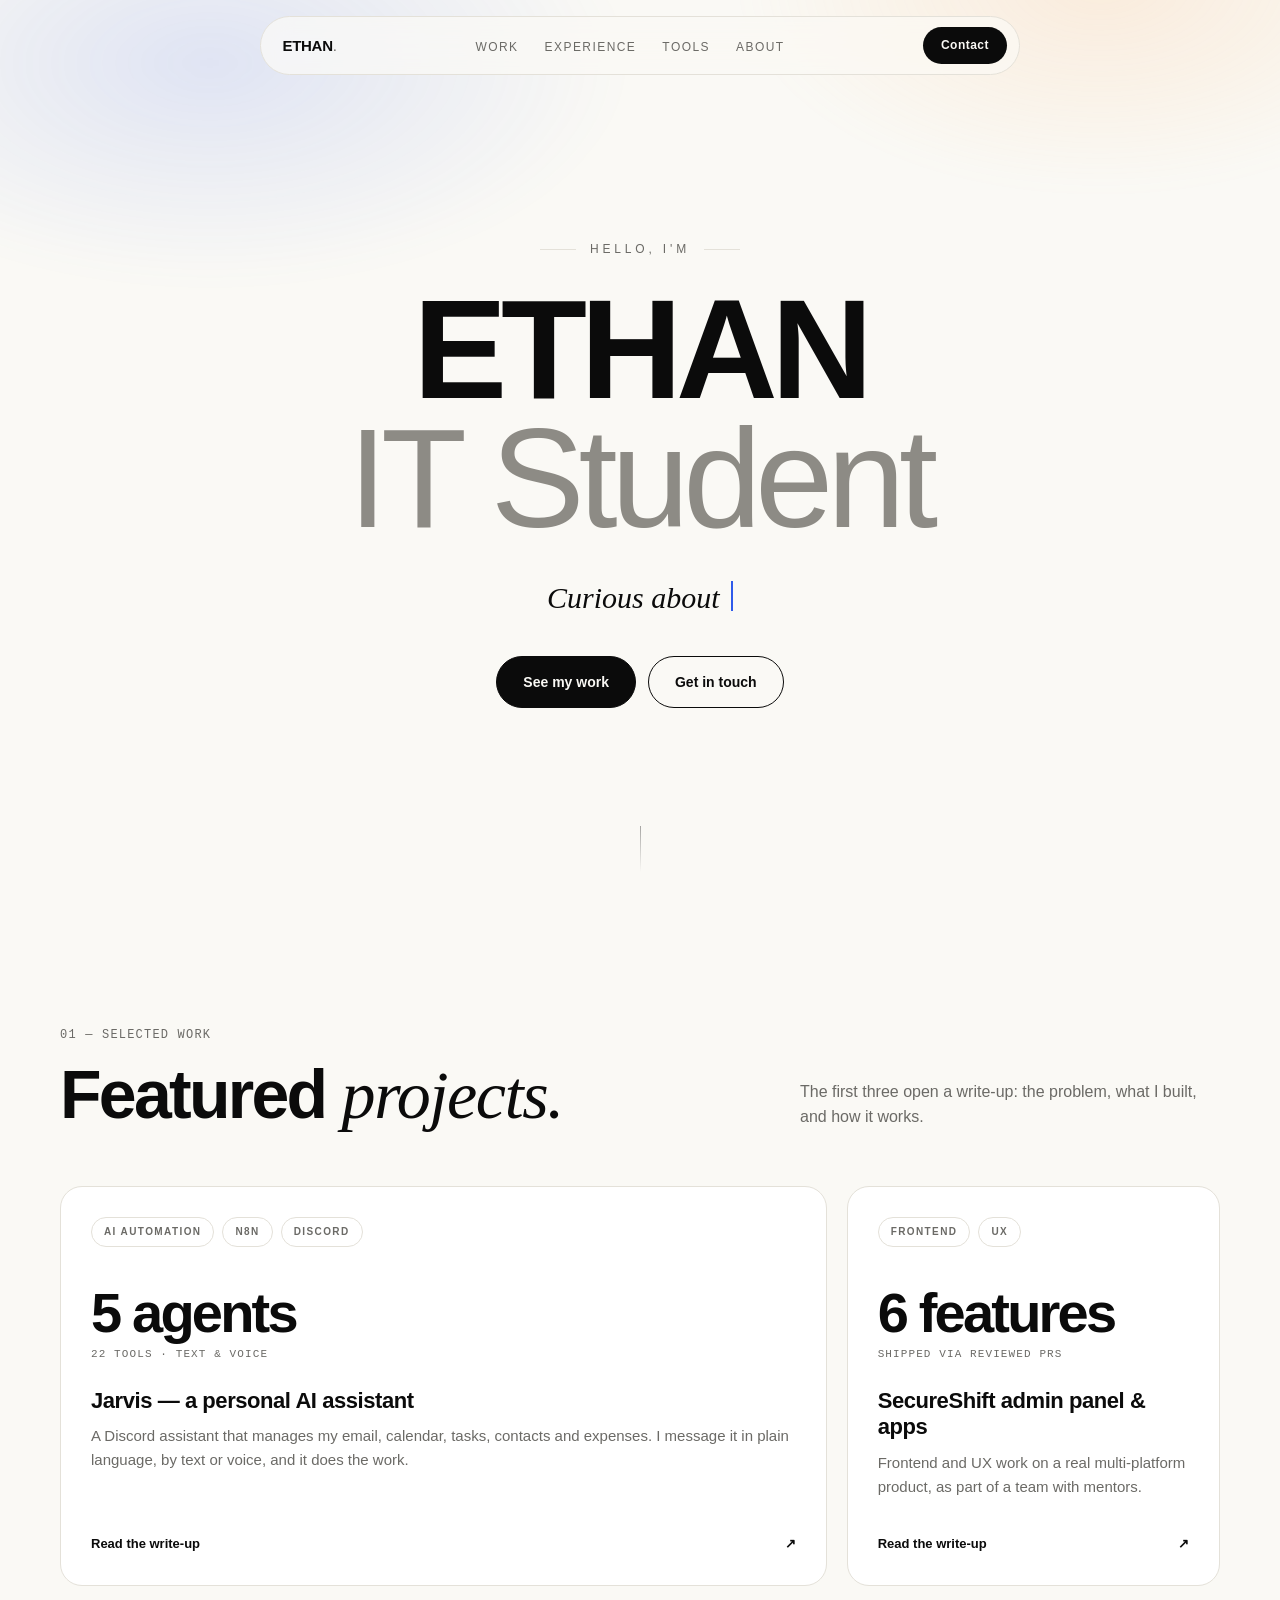
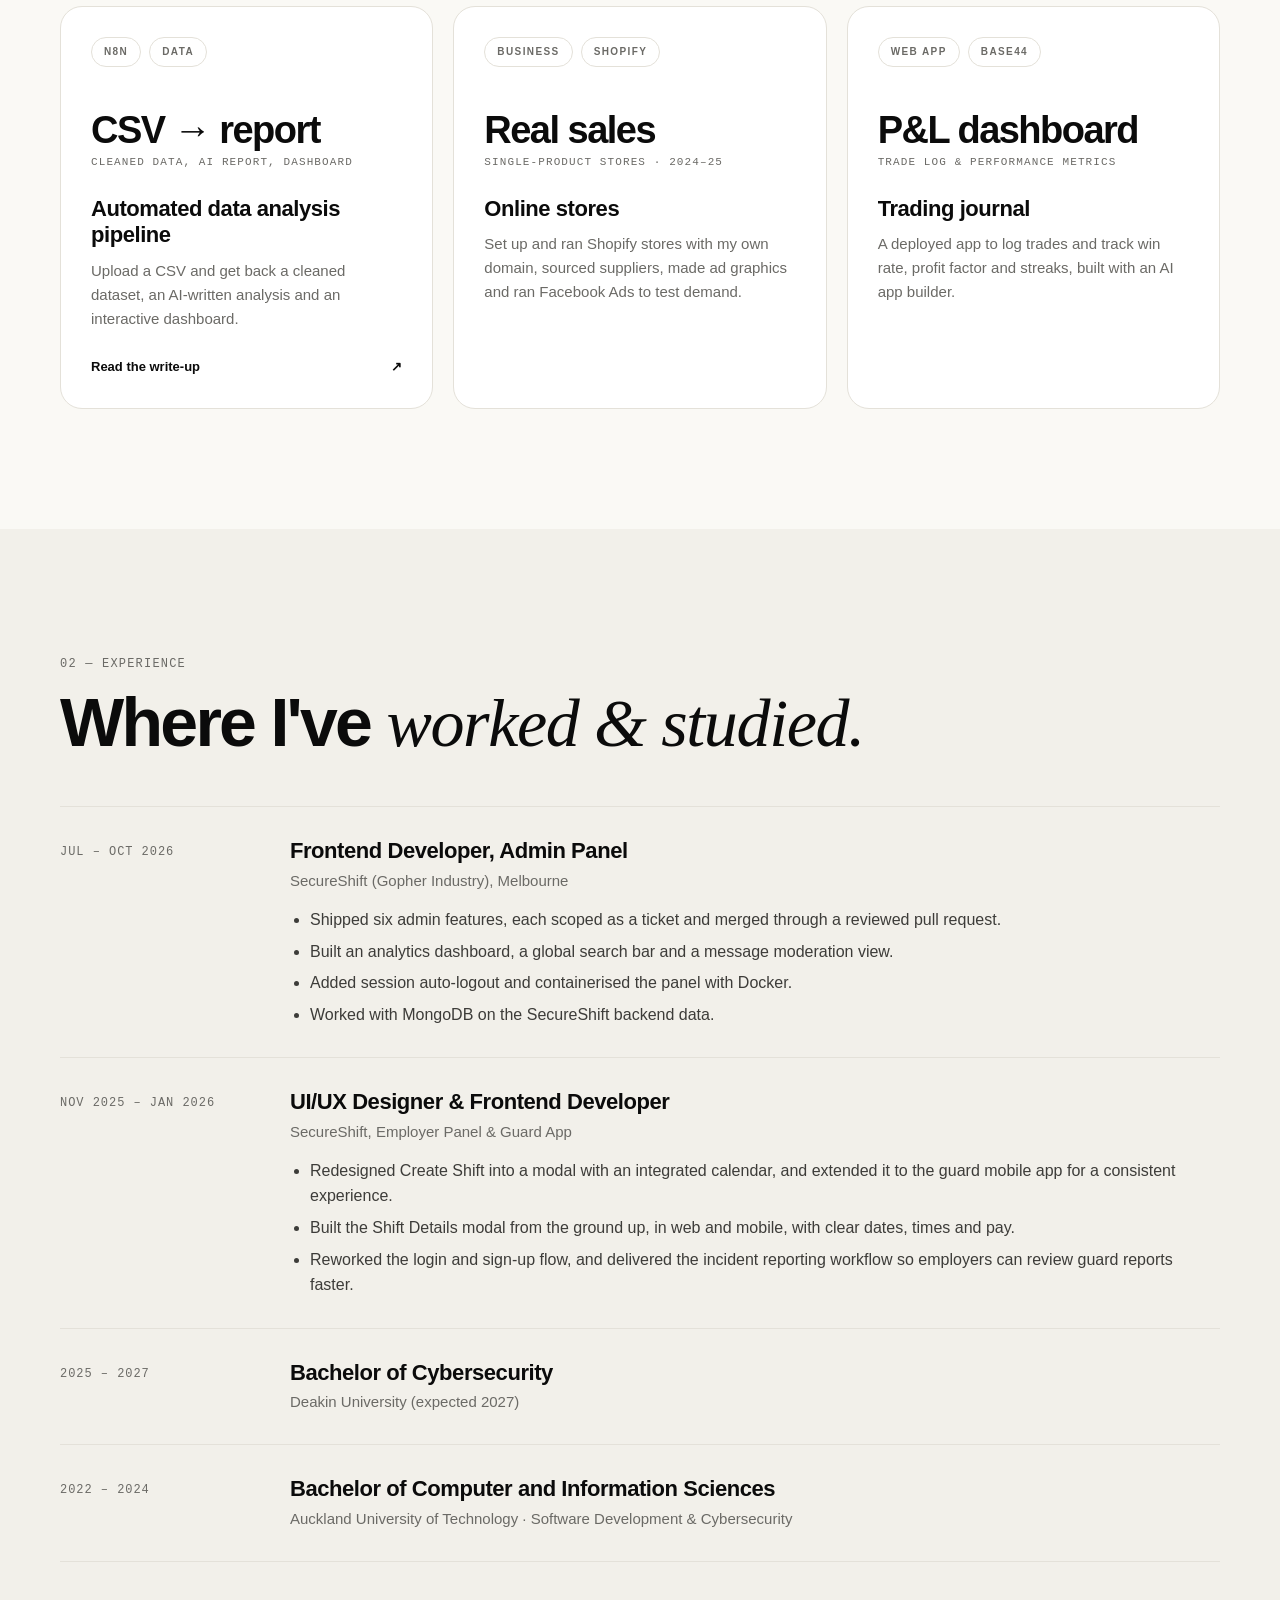
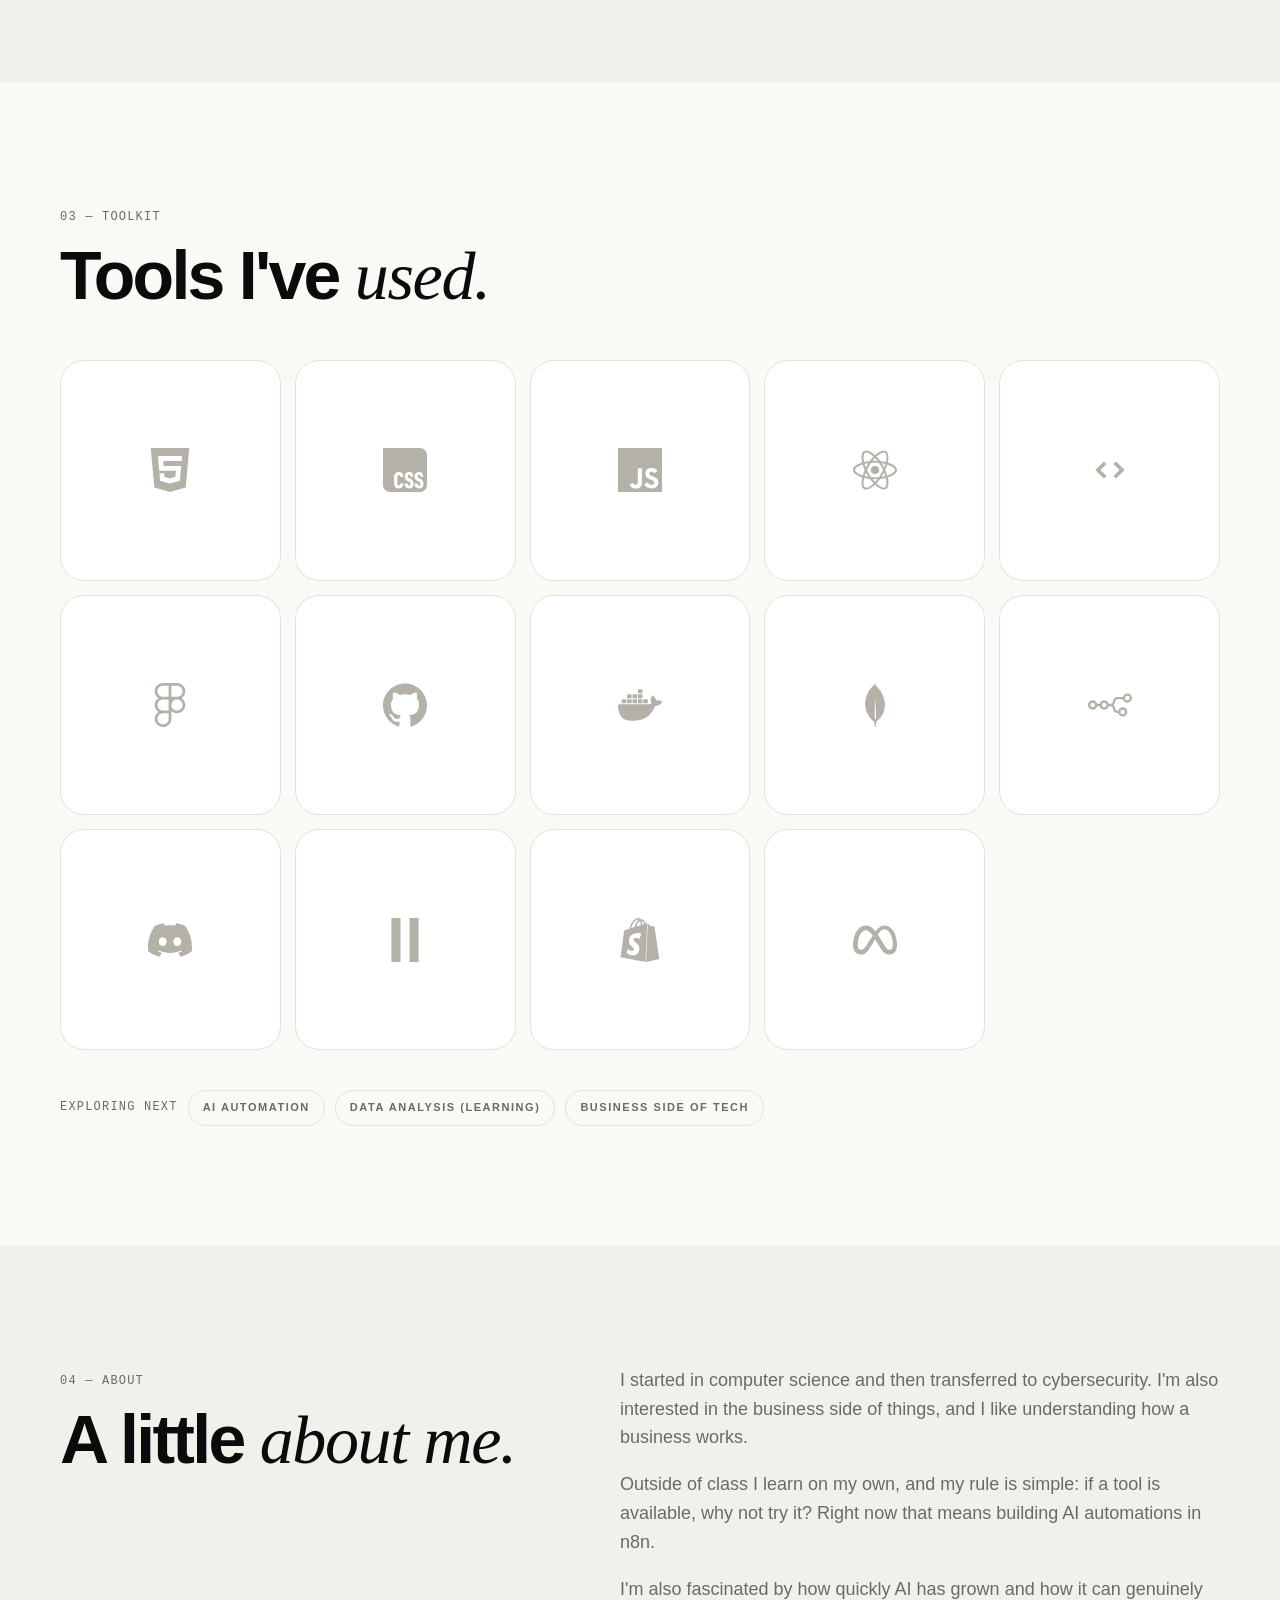
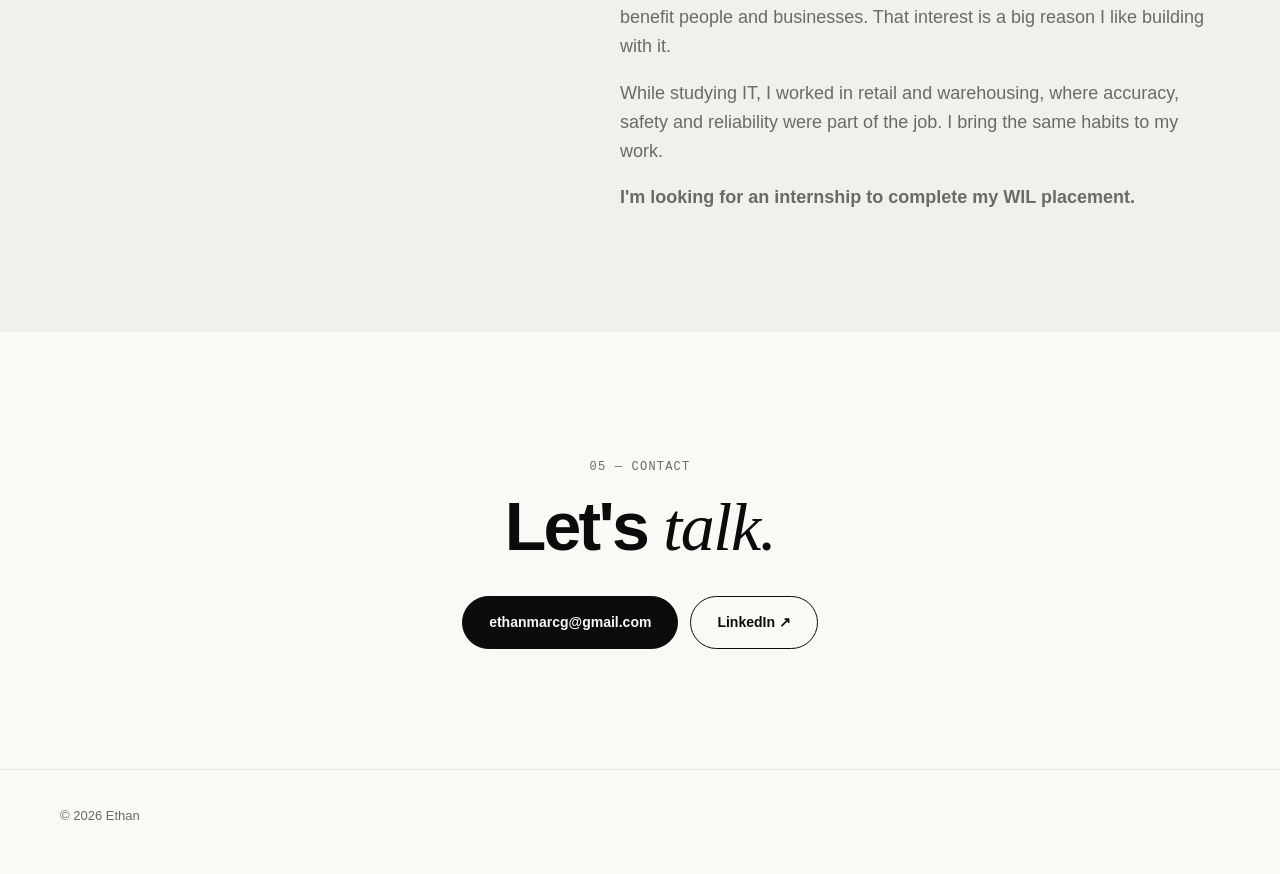
==== index.html @ 33064272 "Portfolio Website" ====
<!doctype html>
<html lang="en">
<head>
  <meta charset="utf-8">
  <meta name="viewport" content="width=device-width, initial-scale=1">
  <title>Ethan — IT Student</title>
  <meta name="description" content="Ethan, an IT student building frontend features and AI workflows, looking for a WIL internship.">
  <meta name="theme-color" content="#faf9f5">
  <link rel="stylesheet" href="styles.css">
</head>
<body>

<nav class="nav">
  <a class="logo" href="#top">ETHAN<span>.</span></a>
  <ul>
    <li><a href="#work">Work</a></li>
    <li><a href="#experience">Experience</a></li>
    <li><a href="#tools">Tools</a></li>
    <li><a href="#about">About</a></li>
  </ul>
  <a class="pill" href="#contact">Contact</a>
</nav>

<header class="hero" id="top">
  <div class="wrap">
    <span class="eyebrow">Hello, I'm</span>
    <h1>ETHAN<span class="light">IT Student</span></h1>
    <p class="role"><span id="typed" data-words='["Curious about the business side.","Learning by building.","Growing interest in AI."]'>Curious about the business side.</span><span class="caret"></span></p>
    <div class="cta">
      <a class="btn solid" href="#work">See my work</a>
      <a class="btn ghost" href="#contact">Get in touch</a>
    </div>
  </div>
  <div class="scroll-hint"></div>
</header>

<section id="work">
  <div class="wrap">
    <div class="section-head reveal">
      <div>
        <span class="label">01 — Selected work</span>
        <h2>Featured <em>projects.</em></h2>
      </div>
      <p>The first three open a write-up: the problem, what I built, and how it works.</p>
    </div>

    <div class="grid">
      <a class="card wide reveal" href="projects/jarvis.html">
        <div class="tags"><span class="tag">AI automation</span><span class="tag">n8n</span><span class="tag">Discord</span></div>
        <div class="metric">5 agents<small>22 tools · text &amp; voice</small></div>
        <h3>Jarvis — a personal AI assistant</h3>
        <p>A Discord assistant that manages my email, calendar, tasks, contacts and expenses. I message it in plain language, by text or voice, and it does the work.</p>
        <div class="more">Read the write-up <span>↗</span></div>
      </a>

      <a class="card reveal d1" href="projects/secureshift.html">
        <div class="tags"><span class="tag">Frontend</span><span class="tag">UX</span></div>
        <div class="metric">6 features<small>Shipped via reviewed PRs</small></div>
        <h3>SecureShift admin panel &amp; apps</h3>
        <p>Frontend and UX work on a real multi-platform product, as part of a team with mentors.</p>
        <div class="more">Read the write-up <span>↗</span></div>
      </a>

      <a class="card reveal" href="projects/data-pipeline.html">
        <div class="tags"><span class="tag">n8n</span><span class="tag">Data</span></div>
        <div class="metric sm">CSV → report<small>Cleaned data, AI report, dashboard</small></div>
        <h3>Automated data analysis pipeline</h3>
        <p>Upload a CSV and get back a cleaned dataset, an AI-written analysis and an interactive dashboard.</p>
        <div class="more">Read the write-up <span>↗</span></div>
      </a>

      <div class="card static reveal d1">
        <div class="tags"><span class="tag">Business</span><span class="tag">Shopify</span></div>
        <div class="metric sm">Real sales<small>Single-product stores · 2024–25</small></div>
        <h3>Online stores</h3>
        <p>Set up and ran Shopify stores with my own domain, sourced suppliers, made ad graphics and ran Facebook Ads to test demand.</p>
      </div>

      <div class="card static reveal d2">
        <div class="tags"><span class="tag">Web app</span><span class="tag">Base44</span></div>
        <div class="metric sm">P&amp;L dashboard<small>Trade log &amp; performance metrics</small></div>
        <h3>Trading journal</h3>
        <p>A deployed app to log trades and track win rate, profit factor and streaks, built with an AI app builder.</p>
      </div>
    </div>
  </div>
</section>

<section id="experience" style="background: var(--bg-alt);">
  <div class="wrap">
    <div class="reveal">
      <span class="label">02 — Experience</span>
      <h2>Where I've <em>worked &amp; studied.</em></h2>
    </div>
    <div class="xp reveal">
      <div class="xp-row">
        <div class="when">Jul – Oct 2026</div>
        <div>
          <h3>Frontend Developer, Admin Panel</h3>
          <div class="where">SecureShift (Gopher Industry), Melbourne</div>
          <ul>
            <li>Shipped six admin features, each scoped as a ticket and merged through a reviewed pull request.</li>
            <li>Built an analytics dashboard, a global search bar and a message moderation view.</li>
            <li>Added session auto-logout and containerised the panel with Docker.</li>
            <li>Worked with MongoDB on the SecureShift backend data.</li>
          </ul>
        </div>
      </div>
      <div class="xp-row">
        <div class="when">Nov 2025 – Jan 2026</div>
        <div>
          <h3>UI/UX Designer &amp; Frontend Developer</h3>
          <div class="where">SecureShift, Employer Panel &amp; Guard App</div>
          <ul>
            <li>Redesigned Create Shift into a modal with an integrated calendar, and extended it to the guard mobile app for a consistent experience.</li>
            <li>Built the Shift Details modal from the ground up, in web and mobile, with clear dates, times and pay.</li>
            <li>Reworked the login and sign-up flow, and delivered the incident reporting workflow so employers can review guard reports faster.</li>
          </ul>
        </div>
      </div>
      <div class="xp-row">
        <div class="when">2025 – 2027</div>
        <div>
          <h3>Bachelor of Cybersecurity</h3>
          <div class="where">Deakin University (expected 2027)</div>
        </div>
      </div>
      <div class="xp-row">
        <div class="when">2022 – 2024</div>
        <div>
          <h3>Bachelor of Computer and Information Sciences</h3>
          <div class="where">Auckland University of Technology · Software Development &amp; Cybersecurity</div>
        </div>
      </div>
    </div>
  </div>
</section>

<section id="tools">
  <div class="wrap">
    <div class="reveal">
      <span class="label">03 — Toolkit</span>
      <h2>Tools I've <em>used.</em></h2>
    </div>
    <div class="tools reveal">
      <div class="logo-tile" tabindex="0" style="--brand:#E34F26"><svg viewBox="0 0 24 24" role="img" aria-label="HTML"><path d="M1.5 0h21l-1.91 21.563L11.977 24l-8.564-2.438L1.5 0zm7.031 9.75l-.232-2.718 10.059.003.23-2.622L5.412 4.41l.698 8.01h9.126l-.326 3.426-2.91.804-2.955-.81-.188-2.11H6.248l.33 4.171L12 19.351l5.379-1.443.744-8.157H8.531z"/></svg><span>HTML</span></div>
      <div class="logo-tile" tabindex="0" style="--brand:#663399"><svg viewBox="0 0 24 24" role="img" aria-label="CSS"><path d="M0 0v20.16A3.84 3.84 0 0 0 3.84 24h16.32A3.84 3.84 0 0 0 24 20.16V3.84A3.84 3.84 0 0 0 20.16 0Zm14.256 13.08c1.56 0 2.28 1.08 2.304 2.64h-1.608c.024-.288-.048-.6-.144-.84-.096-.192-.288-.264-.552-.264-.456 0-.696.264-.696.84-.024.576.288.888.768 1.08.72.288 1.608.744 1.92 1.296q.432.648.432 1.656c0 1.608-.912 2.592-2.496 2.592-1.656 0-2.4-1.032-2.424-2.688h1.68c0 .792.264 1.176.792 1.176.264 0 .456-.072.552-.24.192-.312.24-1.176-.048-1.512-.312-.408-.912-.6-1.32-.816q-.828-.396-1.224-.936c-.24-.36-.36-.888-.36-1.536 0-1.44.936-2.472 2.424-2.448m5.4 0c1.584 0 2.304 1.08 2.328 2.64h-1.608c0-.288-.048-.6-.168-.84-.096-.192-.264-.264-.528-.264-.48 0-.72.264-.72.84s.288.888.792 1.08c.696.288 1.608.744 1.92 1.296.264.432.408.984.408 1.656.024 1.608-.888 2.592-2.472 2.592-1.68 0-2.424-1.056-2.448-2.688h1.68c0 .744.264 1.176.792 1.176.264 0 .456-.072.552-.24.216-.312.264-1.176-.048-1.512-.288-.408-.888-.6-1.32-.816-.552-.264-.96-.576-1.2-.936s-.36-.888-.36-1.536c-.024-1.44.912-2.472 2.4-2.448m-11.031.018c.711-.006 1.419.198 1.839.63.432.432.672 1.128.648 1.992H9.336c.024-.456-.096-.792-.432-.96-.312-.144-.768-.048-.888.24-.12.264-.192.576-.168.864v3.504c0 .744.264 1.128.768 1.128a.65.65 0 0 0 .552-.264c.168-.24.192-.552.168-.84h1.776c.096 1.632-.984 2.712-2.568 2.688-1.536 0-2.496-.864-2.472-2.472v-4.032c0-.816.24-1.44.696-1.848.432-.408 1.146-.624 1.857-.63"/></svg><span>CSS</span></div>
      <div class="logo-tile" tabindex="0" style="--brand:#D4B800"><svg viewBox="0 0 24 24" role="img" aria-label="JavaScript"><path d="M0 0h24v24H0V0zm22.034 18.276c-.175-1.095-.888-2.015-3.003-2.873-.736-.345-1.554-.585-1.797-1.14-.091-.33-.105-.51-.046-.705.15-.646.915-.84 1.515-.66.39.12.75.42.976.9 1.034-.676 1.034-.676 1.755-1.125-.27-.42-.404-.601-.586-.78-.63-.705-1.469-1.065-2.834-1.034l-.705.089c-.676.165-1.32.525-1.71 1.005-1.14 1.291-.811 3.541.569 4.471 1.365 1.02 3.361 1.244 3.616 2.205.24 1.17-.87 1.545-1.966 1.41-.811-.18-1.26-.586-1.755-1.336l-1.83 1.051c.21.48.45.689.81 1.109 1.74 1.756 6.09 1.666 6.871-1.004.029-.09.24-.705.074-1.65l.046.067zm-8.983-7.245h-2.248c0 1.938-.009 3.864-.009 5.805 0 1.232.063 2.363-.138 2.711-.33.689-1.18.601-1.566.48-.396-.196-.597-.466-.83-.855-.063-.105-.11-.196-.127-.196l-1.825 1.125c.305.63.75 1.172 1.324 1.517.855.51 2.004.675 3.207.405.783-.226 1.458-.691 1.811-1.411.51-.93.402-2.07.397-3.346.012-2.054 0-4.109 0-6.179l.004-.056z"/></svg><span>JavaScript</span></div>
      <div class="logo-tile" tabindex="0" style="--brand:#149ECA"><svg viewBox="0 0 24 24" role="img" aria-label="React"><path d="M14.23 12.004a2.236 2.236 0 0 1-2.235 2.236 2.236 2.236 0 0 1-2.236-2.236 2.236 2.236 0 0 1 2.235-2.236 2.236 2.236 0 0 1 2.236 2.236zm2.648-10.69c-1.346 0-3.107.96-4.888 2.622-1.78-1.653-3.542-2.602-4.887-2.602-.41 0-.783.093-1.106.278-1.375.793-1.683 3.264-.973 6.365C1.98 8.917 0 10.42 0 12.004c0 1.59 1.99 3.097 5.043 4.03-.704 3.113-.39 5.588.988 6.38.32.187.69.275 1.102.275 1.345 0 3.107-.96 4.888-2.624 1.78 1.654 3.542 2.603 4.887 2.603.41 0 .783-.09 1.106-.275 1.374-.792 1.683-3.263.973-6.365C22.02 15.096 24 13.59 24 12.004c0-1.59-1.99-3.097-5.043-4.032.704-3.11.39-5.587-.988-6.38-.318-.184-.688-.277-1.092-.278zm-.005 1.09v.006c.225 0 .406.044.558.127.666.382.955 1.835.73 3.704-.054.46-.142.945-.25 1.44-.96-.236-2.006-.417-3.107-.534-.66-.905-1.345-1.727-2.035-2.447 1.592-1.48 3.087-2.292 4.105-2.295zm-9.77.02c1.012 0 2.514.808 4.11 2.28-.686.72-1.37 1.537-2.02 2.442-1.107.117-2.154.298-3.113.538-.112-.49-.195-.964-.254-1.42-.23-1.868.054-3.32.714-3.707.19-.09.4-.127.563-.132zm4.882 3.05c.455.468.91.992 1.36 1.564-.44-.02-.89-.034-1.345-.034-.46 0-.915.01-1.36.034.44-.572.895-1.096 1.345-1.565zM12 8.1c.74 0 1.477.034 2.202.093.406.582.802 1.203 1.183 1.86.372.64.71 1.29 1.018 1.946-.308.655-.646 1.31-1.013 1.95-.38.66-.773 1.288-1.18 1.87-.728.063-1.466.098-2.21.098-.74 0-1.477-.035-2.202-.093-.406-.582-.802-1.204-1.183-1.86-.372-.64-.71-1.29-1.018-1.946.303-.657.646-1.313 1.013-1.954.38-.66.773-1.286 1.18-1.868.728-.064 1.466-.098 2.21-.098zm-3.635.254c-.24.377-.48.763-.704 1.16-.225.39-.435.782-.635 1.174-.265-.656-.49-1.31-.676-1.947.64-.15 1.315-.283 2.015-.386zm7.26 0c.695.103 1.365.23 2.006.387-.18.632-.405 1.282-.66 1.933-.2-.39-.41-.783-.64-1.174-.225-.392-.465-.774-.705-1.146zm3.063.675c.484.15.944.317 1.375.498 1.732.74 2.852 1.708 2.852 2.476-.005.768-1.125 1.74-2.857 2.475-.42.18-.88.342-1.355.493-.28-.958-.646-1.956-1.1-2.98.45-1.017.81-2.01 1.085-2.964zm-13.395.004c.278.96.645 1.957 1.1 2.98-.45 1.017-.812 2.01-1.086 2.964-.484-.15-.944-.318-1.37-.5-1.732-.737-2.852-1.706-2.852-2.474 0-.768 1.12-1.742 2.852-2.476.42-.18.88-.342 1.356-.494zm11.678 4.28c.265.657.49 1.312.676 1.948-.64.157-1.316.29-2.016.39.24-.375.48-.762.705-1.158.225-.39.435-.788.636-1.18zm-9.945.02c.2.392.41.783.64 1.175.23.39.465.772.705 1.143-.695-.102-1.365-.23-2.006-.386.18-.63.406-1.282.66-1.933zM17.92 16.32c.112.493.2.968.254 1.423.23 1.868-.054 3.32-.714 3.708-.147.09-.338.128-.563.128-1.012 0-2.514-.807-4.11-2.28.686-.72 1.37-1.536 2.02-2.44 1.107-.118 2.154-.3 3.113-.54zm-11.83.01c.96.234 2.006.415 3.107.532.66.905 1.345 1.727 2.035 2.446-1.595 1.483-3.092 2.295-4.11 2.295-.22-.005-.406-.05-.553-.132-.666-.38-.955-1.834-.73-3.703.054-.46.142-.944.25-1.438zm4.56.64c.44.02.89.034 1.345.034.46 0 .915-.01 1.36-.034-.44.572-.895 1.095-1.345 1.565-.455-.47-.91-.993-1.36-1.565z"/></svg><span>React</span></div>
      <div class="logo-tile" tabindex="0" style="--brand:#007ACC"><svg viewBox="0 0 24 24" role="img" aria-label="VS Code"><path d="M8.7 7.3 4 12l4.7 4.7 1.4-1.4L6.8 12l3.3-3.3zm6.6 0-1.4 1.4 3.3 3.3-3.3 3.3 1.4 1.4L20 12z"/></svg><span>VS Code</span></div>
      <div class="logo-tile" tabindex="0" style="--brand:#F24E1E"><svg viewBox="0 0 24 24" role="img" aria-label="Figma"><path d="M15.852 8.981h-4.588V0h4.588c2.476 0 4.49 2.014 4.49 4.49s-2.014 4.491-4.49 4.491zM12.735 7.51h3.117c1.665 0 3.019-1.355 3.019-3.019s-1.355-3.019-3.019-3.019h-3.117V7.51zm0 1.471H8.148c-2.476 0-4.49-2.014-4.49-4.49S5.672 0 8.148 0h4.588v8.981zm-4.587-7.51c-1.665 0-3.019 1.355-3.019 3.019s1.354 3.02 3.019 3.02h3.117V1.471H8.148zm4.587 15.019H8.148c-2.476 0-4.49-2.014-4.49-4.49s2.014-4.49 4.49-4.49h4.588v8.98zM8.148 8.981c-1.665 0-3.019 1.355-3.019 3.019s1.355 3.019 3.019 3.019h3.117V8.981H8.148zM8.172 24c-2.489 0-4.515-2.014-4.515-4.49s2.014-4.49 4.49-4.49h4.588v4.441c0 2.503-2.047 4.539-4.563 4.539zm-.024-7.51a3.023 3.023 0 0 0-3.019 3.019c0 1.665 1.365 3.019 3.044 3.019 1.705 0 3.093-1.376 3.093-3.068v-2.97H8.148zm7.704 0h-.098c-2.476 0-4.49-2.014-4.49-4.49s2.014-4.49 4.49-4.49h.098c2.476 0 4.49 2.014 4.49 4.49s-2.014 4.49-4.49 4.49zm-.097-7.509c-1.665 0-3.019 1.355-3.019 3.019s1.355 3.019 3.019 3.019h.098c1.665 0 3.019-1.355 3.019-3.019s-1.355-3.019-3.019-3.019h-.098z"/></svg><span>Figma</span></div>
      <div class="logo-tile" tabindex="0" style="--brand:#111111"><svg viewBox="0 0 24 24" role="img" aria-label="GitHub"><path d="M12 .297c-6.63 0-12 5.373-12 12 0 5.303 3.438 9.8 8.205 11.385.6.113.82-.258.82-.577 0-.285-.01-1.04-.015-2.04-3.338.724-4.042-1.61-4.042-1.61C4.422 18.07 3.633 17.7 3.633 17.7c-1.087-.744.084-.729.084-.729 1.205.084 1.838 1.236 1.838 1.236 1.07 1.835 2.809 1.305 3.495.998.108-.776.417-1.305.76-1.605-2.665-.3-5.466-1.332-5.466-5.93 0-1.31.465-2.38 1.235-3.22-.135-.303-.54-1.523.105-3.176 0 0 1.005-.322 3.3 1.23.96-.267 1.98-.399 3-.405 1.02.006 2.04.138 3 .405 2.28-1.552 3.285-1.23 3.285-1.23.645 1.653.24 2.873.12 3.176.765.84 1.23 1.91 1.23 3.22 0 4.61-2.805 5.625-5.475 5.92.42.36.81 1.096.81 2.22 0 1.606-.015 2.896-.015 3.286 0 .315.21.69.825.57C20.565 22.092 24 17.592 24 12.297c0-6.627-5.373-12-12-12"/></svg><span>GitHub</span></div>
      <div class="logo-tile" tabindex="0" style="--brand:#2496ED"><svg viewBox="0 0 24 24" role="img" aria-label="Docker"><path d="M13.983 11.078h2.119a.186.186 0 00.186-.185V9.006a.186.186 0 00-.186-.186h-2.119a.185.185 0 00-.185.185v1.888c0 .102.083.185.185.185m-2.954-5.43h2.118a.186.186 0 00.186-.186V3.574a.186.186 0 00-.186-.185h-2.118a.185.185 0 00-.185.185v1.888c0 .102.082.185.185.185m0 2.716h2.118a.187.187 0 00.186-.186V6.29a.186.186 0 00-.186-.185h-2.118a.185.185 0 00-.185.185v1.887c0 .102.082.185.185.186m-2.93 0h2.12a.186.186 0 00.184-.186V6.29a.185.185 0 00-.185-.185H8.1a.185.185 0 00-.185.185v1.887c0 .102.083.185.185.186m-2.964 0h2.119a.186.186 0 00.185-.186V6.29a.185.185 0 00-.185-.185H5.136a.186.186 0 00-.186.185v1.887c0 .102.084.185.186.186m5.893 2.715h2.118a.186.186 0 00.186-.185V9.006a.186.186 0 00-.186-.186h-2.118a.185.185 0 00-.185.185v1.888c0 .102.082.185.185.185m-2.93 0h2.12a.185.185 0 00.184-.185V9.006a.185.185 0 00-.184-.186h-2.12a.185.185 0 00-.184.185v1.888c0 .102.083.185.185.185m-2.964 0h2.119a.185.185 0 00.185-.185V9.006a.185.185 0 00-.184-.186h-2.12a.186.186 0 00-.186.186v1.887c0 .102.084.185.186.185m-2.92 0h2.12a.185.185 0 00.184-.185V9.006a.185.185 0 00-.184-.186h-2.12a.185.185 0 00-.184.185v1.888c0 .102.082.185.185.185M23.763 9.89c-.065-.051-.672-.51-1.954-.51-.338.001-.676.03-1.01.087-.248-1.7-1.653-2.53-1.716-2.566l-.344-.199-.226.327c-.284.438-.49.922-.612 1.43-.23.97-.09 1.882.403 2.661-.595.332-1.55.413-1.744.42H.751a.751.751 0 00-.75.748 11.376 11.376 0 00.692 4.062c.545 1.428 1.355 2.48 2.41 3.124 1.18.723 3.1 1.137 5.275 1.137.983.003 1.963-.086 2.93-.266a12.248 12.248 0 003.823-1.389c.98-.567 1.86-1.288 2.61-2.136 1.252-1.418 1.998-2.997 2.553-4.4h.221c1.372 0 2.215-.549 2.68-1.009.309-.293.55-.65.707-1.046l.098-.288Z"/></svg><span>Docker</span></div>
      <div class="logo-tile" tabindex="0" style="--brand:#47A248"><svg viewBox="0 0 24 24" role="img" aria-label="MongoDB"><path d="M17.193 9.555c-1.264-5.58-4.252-7.414-4.573-8.115-.28-.394-.53-.954-.735-1.44-.036.495-.055.685-.523 1.184-.723.566-4.438 3.682-4.74 10.02-.282 5.912 4.27 9.435 4.888 9.884l.07.05A73.49 73.49 0 0111.91 24h.481c.114-1.032.284-2.056.51-3.07.417-.296.604-.463.85-.693a11.342 11.342 0 003.639-8.464c.01-.814-.103-1.662-.197-2.218zm-5.336 8.195s0-8.291.275-8.29c.213 0 .49 10.695.49 10.695-.381-.045-.765-1.76-.765-2.405z"/></svg><span>MongoDB</span></div>
      <div class="logo-tile" tabindex="0" style="--brand:#EA4B71"><svg viewBox="0 0 24 24" role="img" aria-label="n8n"><path d="M21.4737 5.6842c-1.1772 0-2.1663.8051-2.4468 1.8947h-2.8955c-1.235 0-2.289.893-2.492 2.111l-.1038.623a1.263 1.263 0 0 1-1.246 1.0555H11.289c-.2805-1.0896-1.2696-1.8947-2.4468-1.8947s-2.1663.8051-2.4467 1.8947H4.973c-.2805-1.0896-1.2696-1.8947-2.4468-1.8947C1.1311 9.4737 0 10.6047 0 12s1.131 2.5263 2.5263 2.5263c1.1772 0 2.1663-.8051 2.4468-1.8947h1.4223c.2804 1.0896 1.2696 1.8947 2.4467 1.8947 1.1772 0 2.1663-.8051 2.4468-1.8947h1.0008a1.263 1.263 0 0 1 1.2459 1.0555l.1038.623c.203 1.218 1.257 2.111 2.492 2.111h.3692c.2804 1.0895 1.2696 1.8947 2.4468 1.8947 1.3952 0 2.5263-1.131 2.5263-2.5263s-1.131-2.5263-2.5263-2.5263c-1.1772 0-2.1664.805-2.4468 1.8947h-.3692a1.263 1.263 0 0 1-1.246-1.0555l-.1037-.623A2.52 2.52 0 0 0 13.9607 12a2.52 2.52 0 0 0 .821-1.4794l.1038-.623a1.263 1.263 0 0 1 1.2459-1.0555h2.8955c.2805 1.0896 1.2696 1.8947 2.4468 1.8947 1.3952 0 2.5263-1.131 2.5263-2.5263s-1.131-2.5263-2.5263-2.5263m0 1.2632a1.263 1.263 0 0 1 1.2631 1.2631 1.263 1.263 0 0 1-1.2631 1.2632 1.263 1.263 0 0 1-1.2632-1.2632 1.263 1.263 0 0 1 1.2632-1.2631M2.5263 10.7368A1.263 1.263 0 0 1 3.7895 12a1.263 1.263 0 0 1-1.2632 1.2632A1.263 1.263 0 0 1 1.2632 12a1.263 1.263 0 0 1 1.2631-1.2632m6.3158 0A1.263 1.263 0 0 1 10.1053 12a1.263 1.263 0 0 1-1.2632 1.2632A1.263 1.263 0 0 1 7.579 12a1.263 1.263 0 0 1 1.2632-1.2632m10.1053 3.7895a1.263 1.263 0 0 1 1.2631 1.2632 1.263 1.263 0 0 1-1.2631 1.2631 1.263 1.263 0 0 1-1.2632-1.2631 1.263 1.263 0 0 1 1.2632-1.2632"/></svg><span>n8n</span></div>
      <div class="logo-tile" tabindex="0" style="--brand:#5865F2"><svg viewBox="0 0 24 24" role="img" aria-label="Discord"><path d="M20.317 4.3698a19.7913 19.7913 0 00-4.8851-1.5152.0741.0741 0 00-.0785.0371c-.211.3753-.4447.8648-.6083 1.2495-1.8447-.2762-3.68-.2762-5.4868 0-.1636-.3933-.4058-.8742-.6177-1.2495a.077.077 0 00-.0785-.037 19.7363 19.7363 0 00-4.8852 1.515.0699.0699 0 00-.0321.0277C.5334 9.0458-.319 13.5799.0992 18.0578a.0824.0824 0 00.0312.0561c2.0528 1.5076 4.0413 2.4228 5.9929 3.0294a.0777.0777 0 00.0842-.0276c.4616-.6304.8731-1.2952 1.226-1.9942a.076.076 0 00-.0416-.1057c-.6528-.2476-1.2743-.5495-1.8722-.8923a.077.077 0 01-.0076-.1277c.1258-.0943.2517-.1923.3718-.2914a.0743.0743 0 01.0776-.0105c3.9278 1.7933 8.18 1.7933 12.0614 0a.0739.0739 0 01.0785.0095c.1202.099.246.1981.3728.2924a.077.077 0 01-.0066.1276 12.2986 12.2986 0 01-1.873.8914.0766.0766 0 00-.0407.1067c.3604.698.7719 1.3628 1.225 1.9932a.076.076 0 00.0842.0286c1.961-.6067 3.9495-1.5219 6.0023-3.0294a.077.077 0 00.0313-.0552c.5004-5.177-.8382-9.6739-3.5485-13.6604a.061.061 0 00-.0312-.0286zM8.02 15.3312c-1.1825 0-2.1569-1.0857-2.1569-2.419 0-1.3332.9555-2.4189 2.157-2.4189 1.2108 0 2.1757 1.0952 2.1568 2.419 0 1.3332-.9555 2.4189-2.1569 2.4189zm7.9748 0c-1.1825 0-2.1569-1.0857-2.1569-2.419 0-1.3332.9554-2.4189 2.1569-2.4189 1.2108 0 2.1757 1.0952 2.1568 2.419 0 1.3332-.946 2.4189-2.1568 2.4189Z"/></svg><span>Discord</span></div>
      <div class="logo-tile" tabindex="0" style="--brand:#111111"><svg viewBox="0 0 24 24" role="img" aria-label="ElevenLabs"><path d="M4.6035 0v24h4.9317V0zm9.8613 0v24h4.9317V0z"/></svg><span>ElevenLabs</span></div>
      <div class="logo-tile" tabindex="0" style="--brand:#7AB55C"><svg viewBox="0 0 24 24" role="img" aria-label="Shopify"><path d="M15.337 23.979l7.216-1.561s-2.604-17.613-2.625-17.73c-.018-.116-.114-.192-.211-.192s-1.929-.136-1.929-.136-1.275-1.274-1.439-1.411c-.045-.037-.075-.057-.121-.074l-.914 21.104h.023zM11.71 11.305s-.81-.424-1.774-.424c-1.447 0-1.504.906-1.504 1.141 0 1.232 3.24 1.715 3.24 4.629 0 2.295-1.44 3.76-3.406 3.76-2.354 0-3.54-1.465-3.54-1.465l.646-2.086s1.245 1.066 2.28 1.066c.675 0 .975-.545.975-.932 0-1.619-2.654-1.694-2.654-4.359-.034-2.237 1.571-4.416 4.827-4.416 1.257 0 1.875.361 1.875.361l-.945 2.715-.02.01zM11.17.83c.136 0 .271.038.405.135-.984.465-2.064 1.639-2.508 3.992-.656.213-1.293.405-1.889.578C7.697 3.75 8.951.84 11.17.84V.83zm1.235 2.949v.135c-.754.232-1.583.484-2.394.736.466-1.777 1.333-2.645 2.085-2.971.193.501.309 1.176.309 2.1zm.539-2.234c.694.074 1.141.867 1.429 1.755-.349.114-.735.231-1.158.366v-.252c0-.752-.096-1.371-.271-1.871v.002zm2.992 1.289c-.02 0-.06.021-.078.021s-.289.075-.714.21c-.423-1.233-1.176-2.37-2.508-2.37h-.115C12.135.209 11.669 0 11.265 0 8.159 0 6.675 3.877 6.21 5.846c-1.194.365-2.063.636-2.16.674-.675.213-.694.232-.772.87-.075.462-1.83 14.063-1.83 14.063L15.009 24l.927-21.166z"/></svg><span>Shopify</span></div>
      <div class="logo-tile" tabindex="0" style="--brand:#0467DF"><svg viewBox="0 0 24 24" role="img" aria-label="Meta Ads"><path d="M6.915 4.03c-1.968 0-3.683 1.28-4.871 3.113C.704 9.208 0 11.883 0 14.449c0 .706.07 1.369.21 1.973a6.624 6.624 0 0 0 .265.86 5.297 5.297 0 0 0 .371.761c.696 1.159 1.818 1.927 3.593 1.927 1.497 0 2.633-.671 3.965-2.444.76-1.012 1.144-1.626 2.663-4.32l.756-1.339.186-.325c.061.1.121.196.183.3l2.152 3.595c.724 1.21 1.665 2.556 2.47 3.314 1.046.987 1.992 1.22 3.06 1.22 1.075 0 1.876-.355 2.455-.843a3.743 3.743 0 0 0 .81-.973c.542-.939.861-2.127.861-3.745 0-2.72-.681-5.357-2.084-7.45-1.282-1.912-2.957-2.93-4.716-2.93-1.047 0-2.088.467-3.053 1.308-.652.57-1.257 1.29-1.82 2.05-.69-.875-1.335-1.547-1.958-2.056-1.182-.966-2.315-1.303-3.454-1.303zm10.16 2.053c1.147 0 2.188.758 2.992 1.999 1.132 1.748 1.647 4.195 1.647 6.4 0 1.548-.368 2.9-1.839 2.9-.58 0-1.027-.23-1.664-1.004-.496-.601-1.343-1.878-2.832-4.358l-.617-1.028a44.908 44.908 0 0 0-1.255-1.98c.07-.109.141-.224.211-.327 1.12-1.667 2.118-2.602 3.358-2.602zm-10.201.553c1.265 0 2.058.791 2.675 1.446.307.327.737.871 1.234 1.579l-1.02 1.566c-.757 1.163-1.882 3.017-2.837 4.338-1.191 1.649-1.81 1.817-2.486 1.817-.524 0-1.038-.237-1.383-.794-.263-.426-.464-1.13-.464-2.046 0-2.221.63-4.535 1.66-6.088.454-.687.964-1.226 1.533-1.533a2.264 2.264 0 0 1 1.088-.285z"/></svg><span>Meta Ads</span></div>
    </div>
    <div class="exploring reveal">
      <span class="label">Exploring next</span>
      <span class="tag">AI automation</span>
      <span class="tag">Data analysis (learning)</span>
      <span class="tag">Business side of tech</span>
    </div>
  </div>
</section>

<section id="about" style="background: var(--bg-alt);">
  <div class="wrap about">
    <div class="reveal">
      <span class="label">04 — About</span>
      <h2>A little <em>about me.</em></h2>
    </div>
    <div class="reveal d1">
      <p>I started in computer science and then transferred to cybersecurity. I'm also interested in the business side of things, and I like understanding how a business works.</p>
      <p>Outside of class I learn on my own, and my rule is simple: if a tool is available, why not try it? Right now that means building AI automations in n8n.</p>
      <p>I'm also fascinated by how quickly AI has grown and how it can genuinely benefit people and businesses. That interest is a big reason I like building with it.</p>
      <p>While studying IT, I worked in retail and warehousing, where accuracy, safety and reliability were part of the job. I bring the same habits to my work.</p>
      <p><b>I'm looking for an internship to complete my WIL placement.</b></p>
    </div>
  </div>
</section>

<section class="contact" id="contact">
  <div class="wrap reveal">
    <span class="label">05 — Contact</span>
    <h2>Let's <em>talk.</em></h2>
    <div class="cta">
      <a class="btn solid" id="copy-email" href="mailto:ethanmarcg@gmail.com?subject=Hello%20Ethan" data-email="ethanmarcg@gmail.com" title="Click to copy">ethanmarcg@gmail.com</a>
      <a class="btn ghost" href="https://www.linkedin.com/in/ethan-gaylan/" target="_blank" rel="noopener">LinkedIn ↗</a>
    </div>
  </div>
</section>

<footer>
  <div class="wrap"><span>© 2026 Ethan</span></div>
</footer>

<script src="script.js" defer></script>
</body>
</html>
---- styles.css ----
/* ============ Tokens ============ */
:root {
  --bg: #faf9f5;
  --bg-alt: #f2f0ea;
  --card: #ffffff;
  --ink: #0b0b0b;
  --muted: #6b6a66;
  --line: #e4e1d9;
  --dark: #0b0b0b;
  --dark-line: #232323;
  --accent: #2f5bea; /* change this one value to recolour the site */
  --radius: 22px;
  --sans: -apple-system, BlinkMacSystemFont, "SF Pro Display", "Inter", "Segoe UI", Roboto, Helvetica, Arial, sans-serif;
  --serif: ui-serif, "New York", "Iowan Old Style", Georgia, "Times New Roman", serif;
  --mono: ui-monospace, "SF Mono", Menlo, Consolas, monospace;
  --max: 1160px;
}

* { box-sizing: border-box; margin: 0; padding: 0; }
html { scroll-behavior: smooth; }
body {
  font-family: var(--sans);
  background: var(--bg);
  color: var(--ink);
  line-height: 1.6;
  -webkit-font-smoothing: antialiased;
  text-rendering: optimizeLegibility;
}
a { color: inherit; text-decoration: none; }
img, svg { max-width: 100%; display: block; }
.wrap { width: min(var(--max), 100% - 48px); margin-inline: auto; }

/* ============ Nav (floating pill) ============ */
.nav {
  position: fixed; top: 16px; left: 50%; transform: translateX(-50%);
  z-index: 50; width: min(760px, 100% - 24px);
  display: flex; align-items: center; justify-content: space-between;
  padding: 10px 12px 10px 22px;
  background: rgba(250, 249, 245, 0.78);
  backdrop-filter: saturate(180%) blur(14px);
  -webkit-backdrop-filter: saturate(180%) blur(14px);
  border: 1px solid var(--line);
  border-radius: 999px;
}
.logo { font-weight: 700; letter-spacing: -0.02em; font-size: 15px; }
.logo span { color: var(--muted); font-weight: 400; }
.nav ul { display: flex; gap: 26px; list-style: none; }
.nav ul a {
  font-size: 12px; letter-spacing: 0.12em; text-transform: uppercase;
  color: var(--muted); transition: color .2s;
}
.nav ul a:hover { color: var(--ink); }
.pill {
  font-size: 12px; font-weight: 600; letter-spacing: 0.04em;
  padding: 9px 18px; border-radius: 999px;
  background: var(--ink); color: var(--bg);
  transition: transform .2s, background .2s;
}
.pill:hover { transform: translateY(-1px); background: var(--accent); }

/* ============ Hero ============ */
.hero {
  min-height: 100svh; display: grid; place-items: center; text-align: center;
  padding: 120px 0 80px; position: relative; overflow: hidden;
}
/* cheap, GPU-friendly glow - no images, no video */
.hero::before {
  content: ""; position: absolute; inset: -20% -10% auto -10%; height: 90%;
  background:
    radial-gradient(600px 320px at 22% 30%, rgba(47, 91, 234, 0.13), transparent 70%),
    radial-gradient(520px 300px at 80% 20%, rgba(255, 170, 90, 0.16), transparent 70%);
  filter: blur(10px);
  animation: drift 18s ease-in-out infinite alternate;
  pointer-events: none;
}
@keyframes drift { to { transform: translate3d(2%, 3%, 0) scale(1.05); } }

.eyebrow {
  display: inline-flex; align-items: center; gap: 14px;
  font-size: 12px; letter-spacing: 0.32em; text-transform: uppercase; color: var(--muted);
}
.eyebrow::before, .eyebrow::after { content: ""; width: 36px; height: 1px; background: var(--line); }
.hero h1 {
  margin-top: 26px; font-size: clamp(54px, 11vw, 148px);
  line-height: 0.92; letter-spacing: -0.045em; font-weight: 800;
}
.hero h1 .light { font-weight: 300; color: #8d8b85; display: block; }
.hero .role {
  margin-top: 30px; font-family: var(--serif); font-style: italic;
  font-size: clamp(20px, 3vw, 30px); color: var(--ink);
}
.hero .role .caret { display: inline-block; width: 2px; height: 1em; background: var(--accent); margin-left: 4px; vertical-align: -0.12em; animation: blink 1s steps(2) infinite; }
@keyframes blink { 50% { opacity: 0; } }
.hero p.lede { margin: 18px auto 0; max-width: 560px; color: var(--muted); font-size: 17px; }
.hero .cta { margin-top: 34px; display: flex; gap: 12px; justify-content: center; flex-wrap: wrap; }
.btn {
  padding: 14px 26px; border-radius: 999px; font-size: 14px; font-weight: 600;
  border: 1px solid var(--ink); transition: transform .2s, background .2s, color .2s;
}
.btn.solid { background: var(--ink); color: var(--bg); }
.btn.ghost { background: transparent; }
.btn:hover { transform: translateY(-2px); }
.btn.solid:hover { background: var(--accent); border-color: var(--accent); }
.scroll-hint { position: absolute; bottom: 28px; left: 50%; width: 1px; height: 46px; background: linear-gradient(var(--ink), transparent); opacity: .35; }

/* ============ Sections ============ */
section { padding: 120px 0; }
.label { font-family: var(--mono); font-size: 12px; letter-spacing: 0.1em; text-transform: uppercase; color: var(--muted); }
h2 {
  margin-top: 14px; font-size: clamp(36px, 5.5vw, 68px);
  line-height: 1.02; letter-spacing: -0.04em; font-weight: 700;
}
h2 em, .serif { font-family: var(--serif); font-style: italic; font-weight: 400; letter-spacing: -0.02em; }
h2 .light { font-weight: 300; color: #8d8b85; }
.section-head { display: flex; justify-content: space-between; align-items: end; gap: 40px; flex-wrap: wrap; }
.section-head p { max-width: 420px; color: var(--muted); }

/* ============ Project cards ============ */
.grid { margin-top: 56px; display: grid; grid-template-columns: repeat(3, 1fr); gap: 20px; }
.card {
  background: var(--card); border: 1px solid var(--line); border-radius: var(--radius);
  padding: 30px; display: flex; flex-direction: column; min-height: 400px;
  transition: transform .35s cubic-bezier(.2,.7,.2,1), box-shadow .35s, border-color .35s;
}
.card:hover { transform: translateY(-6px); box-shadow: 0 24px 50px -24px rgba(0,0,0,.22); border-color: #d6d2c7; }
.tags { display: flex; gap: 8px; flex-wrap: wrap; }
.tag {
  font-size: 10px; letter-spacing: 0.14em; text-transform: uppercase; font-weight: 600;
  padding: 6px 12px; border: 1px solid var(--line); border-radius: 999px; color: var(--muted);
}
.metric { margin-top: 38px; font-size: 56px; font-weight: 700; letter-spacing: -0.05em; line-height: 1; }
.metric small { display: block; margin-top: 8px; font-family: var(--mono); font-size: 11px; letter-spacing: .1em; text-transform: uppercase; color: var(--muted); font-weight: 400; }
.card h3 { margin-top: 28px; font-size: 22px; letter-spacing: -0.02em; line-height: 1.2; }
.card p { margin-top: 10px; color: var(--muted); font-size: 15px; }
.card .more {
  margin-top: auto; padding-top: 26px; font-size: 13px; font-weight: 600;
  display: flex; justify-content: space-between; align-items: center;
}
.card .more span { transition: transform .25s; }
.card:hover .more span { transform: translate(4px, -4px); }

/* ============ Tools (logo tiles: grey -> brand colour + name on hover) ============ */
.tools { margin-top: 48px; display: grid; grid-template-columns: repeat(5, 1fr); gap: 14px; }
.logo-tile {
  position: relative; aspect-ratio: 1; border-radius: 24px;
  background: var(--card); border: 1px solid var(--line);
  display: grid; place-items: center; cursor: default; outline: none;
  transition: transform .3s cubic-bezier(.2,.7,.2,1), border-color .3s, box-shadow .3s;
}
.logo-tile svg { width: 44px; height: 44px; fill: #b4b1a8; transition: fill .3s, transform .3s cubic-bezier(.2,.7,.2,1); }
.logo-tile span {
  position: absolute; left: 0; right: 0; bottom: 14px; text-align: center;
  font-size: 12px; font-weight: 600; letter-spacing: .04em; color: var(--ink);
  opacity: 0; transform: translateY(6px); transition: opacity .3s, transform .3s;
}
.logo-tile:hover, .logo-tile:focus-visible { transform: translateY(-4px); border-color: var(--brand); box-shadow: 0 18px 40px -22px var(--brand); }
.logo-tile:hover svg, .logo-tile:focus-visible svg { fill: var(--brand); transform: translateY(-8px) scale(1.06); }
.logo-tile:hover span, .logo-tile:focus-visible span { opacity: 1; transform: none; }
@media (hover: none) { /* touch screens can't hover, so always show names */
  .logo-tile svg { fill: var(--brand); transform: translateY(-8px); }
  .logo-tile span { opacity: 1; transform: none; }
}
.exploring { margin-top: 40px; display: flex; gap: 10px; flex-wrap: wrap; align-items: center; }
.exploring .tag { font-size: 11px; padding: 8px 14px; }

/* ============ About + contact ============ */
.about { display: grid; grid-template-columns: 1fr 1.2fr; gap: 60px; align-items: start; }
.about p { color: var(--muted); font-size: 18px; margin-top: 18px; }
.about p:first-of-type { margin-top: 0; }
.contact { text-align: center; }
.contact h2 { margin-inline: auto; max-width: 14ch; }
.contact .cta { margin-top: 34px; display: flex; gap: 12px; justify-content: center; flex-wrap: wrap; }
footer { padding: 36px 0 48px; border-top: 1px solid var(--line); color: var(--muted); font-size: 13px; }
footer .wrap { display: flex; justify-content: space-between; flex-wrap: wrap; gap: 12px; }

/* ============ Case-study pages ============ */
.case-hero { padding: 170px 0 60px; }
.case-hero h1 { margin-top: 18px; font-size: clamp(40px, 7vw, 92px); line-height: 0.98; letter-spacing: -0.045em; font-weight: 800; max-width: 16ch; }
.case-hero h1 .light { font-weight: 300; color: #8d8b85; }
.case-hero p.lede { margin-top: 22px; max-width: 620px; color: var(--muted); font-size: 19px; }
.facts { margin-top: 50px; display: grid; grid-template-columns: repeat(4, 1fr); border-top: 1px solid var(--line); }
.fact { padding: 22px 0; }
.fact b { display: block; font-size: 15px; margin-top: 4px; }
.doc { display: grid; grid-template-columns: 200px 1fr; gap: 60px; padding: 40px 0 100px; }
.toc { position: sticky; top: 100px; align-self: start; display: flex; flex-direction: column; gap: 10px; }
.toc a { font-family: var(--mono); font-size: 12px; letter-spacing: .08em; text-transform: uppercase; color: var(--muted); }
.toc a:hover { color: var(--ink); }
.prose { max-width: 720px; }
.prose h2 { font-size: clamp(28px, 3.6vw, 40px); margin-top: 70px; }
.prose h2:first-child { margin-top: 0; }
.prose p, .prose li { margin-top: 16px; font-size: 18px; color: #3d3c39; }
.prose ul { padding-left: 22px; }
.prose code { font-family: var(--mono); font-size: .88em; background: var(--bg-alt); padding: 2px 7px; border-radius: 6px; }
.placeholder-box {
  margin-top: 24px; border: 1px dashed #c9c5b8; border-radius: var(--radius);
  aspect-ratio: 16 / 8; display: grid; place-items: center; text-align: center;
  color: var(--muted); font-size: 14px; background: repeating-linear-gradient(135deg, transparent 0 14px, rgba(0,0,0,.025) 14px 15px);
}
.result {
  margin-top: 24px; padding: 34px; background: var(--dark); color: #fff; border-radius: var(--radius);
}
.result .big { font-size: 64px; font-weight: 700; letter-spacing: -0.05em; line-height: 1; }
.result p { color: #a8a8a8 !important; margin-top: 10px; }
.next { padding: 60px 0 100px; border-top: 1px solid var(--line); display: flex; justify-content: space-between; align-items: center; gap: 20px; flex-wrap: wrap; }

/* ============ Scroll reveal (cheap: opacity + transform only) ============ */
.reveal { opacity: 0; transform: translateY(22px); transition: opacity .8s ease, transform .8s cubic-bezier(.2,.7,.2,1); }
.reveal.in { opacity: 1; transform: none; }
.d1 { transition-delay: .08s; } .d2 { transition-delay: .16s; } .d3 { transition-delay: .24s; }

@media (prefers-reduced-motion: reduce) {
  html { scroll-behavior: auto; }
  .reveal { opacity: 1; transform: none; transition: none; }
  .hero::before, .caret { animation: none; }
}

/* ============ Responsive ============ */
@media (max-width: 900px) {
  .grid { grid-template-columns: 1fr 1fr; }
  .about, .doc { grid-template-columns: 1fr; gap: 30px; }
  .toc { position: static; flex-direction: row; flex-wrap: wrap; }
  .facts { grid-template-columns: 1fr 1fr; }
}
@media (max-width: 620px) {
  .nav ul { display: none; }
  .grid { grid-template-columns: 1fr; }
  section { padding: 84px 0; }
}

/* ============ Extra: featured card, coming-soon card, flow diagram ============ */
.card.wide { grid-column: span 2; }
.card.soon { border-style: dashed; background: transparent; justify-content: center; align-items: center; text-align: center; color: var(--muted); }
.card.soon:hover { transform: none; box-shadow: none; border-color: var(--line); }
.card.soon b { color: var(--ink); font-size: 18px; letter-spacing: -0.01em; }
.card.soon p { max-width: 24ch; }
.status { display: inline-flex; align-items: center; gap: 8px; font-size: 12px; color: var(--muted); }
.status::before { content: ""; width: 7px; height: 7px; border-radius: 50%; background: #3fb26b; }

.flow { margin-top: 24px; display: grid; gap: 10px; }
.flow .row { display: grid; grid-template-columns: repeat(auto-fit, minmax(150px, 1fr)); gap: 10px; }
.node {
  border: 1px solid var(--line); background: var(--card); border-radius: 16px; padding: 14px 16px;
  font-size: 14px; line-height: 1.4;
}
.node small { display: block; font-family: var(--mono); font-size: 10.5px; letter-spacing: .08em; text-transform: uppercase; color: var(--muted); margin-bottom: 4px; }
.node.core { background: var(--dark); color: #fff; border-color: var(--dark); }
.node.core small { color: #9a9a9a; }
.arrow { text-align: center; color: var(--muted); font-size: 18px; line-height: 1; }
.prose h3 { margin-top: 30px; font-size: 20px; letter-spacing: -0.02em; }

@media (max-width: 900px) { .card.wide { grid-column: span 2; } }
@media (max-width: 620px) { .card.wide { grid-column: auto; } }

.row.five { grid-template-columns: repeat(5, 1fr); }
.placeholder-box > div { padding: 0 20px; }
@media (max-width: 900px) { .tools { grid-template-columns: repeat(3, 1fr); } .row.five { grid-template-columns: repeat(2, 1fr); } }

/* ============ Static cards, small metric, experience rows ============ */
.metric.sm { font-size: 38px; letter-spacing: -0.04em; margin-top: 44px; }
.card.static:hover { transform: none; box-shadow: none; border-color: var(--line); }
.xp { margin-top: 48px; border-top: 1px solid var(--line); }
.xp-row { display: grid; grid-template-columns: 200px 1fr; gap: 30px; padding: 30px 0; border-bottom: 1px solid var(--line); }
.xp-row .when { font-family: var(--mono); font-size: 12px; letter-spacing: .08em; text-transform: uppercase; color: var(--muted); padding-top: 6px; }
.xp-row h3 { font-size: 22px; letter-spacing: -0.02em; line-height: 1.25; }
.xp-row .where { margin-top: 4px; color: var(--muted); font-size: 15px; }
.xp-row ul { margin-top: 14px; padding-left: 20px; color: #3d3c39; font-size: 16px; }
.xp-row li { margin-top: 6px; }
@media (max-width: 700px) { .xp-row { grid-template-columns: 1fr; gap: 8px; } }

/* screenshots */
.shot{margin:34px 0 0}
.shot img{width:100%;height:auto;display:block;border-radius:18px;border:1px solid var(--line,#e6e3da);box-shadow:0 10px 40px rgba(0,0,0,.08)}
.shot figcaption{margin-top:10px;font-size:14px;color:#77756e}
.shots{display:grid;grid-template-columns:1fr 200px;gap:20px;align-items:end;margin-top:34px}
.shots .shot{margin:0}
.shot.phone img{border-radius:24px}
@media(max-width:640px){.shots{grid-template-columns:1fr}.shot.phone{max-width:220px}}

.btn.copied{background:var(--accent)!important;border-color:var(--accent)!important}
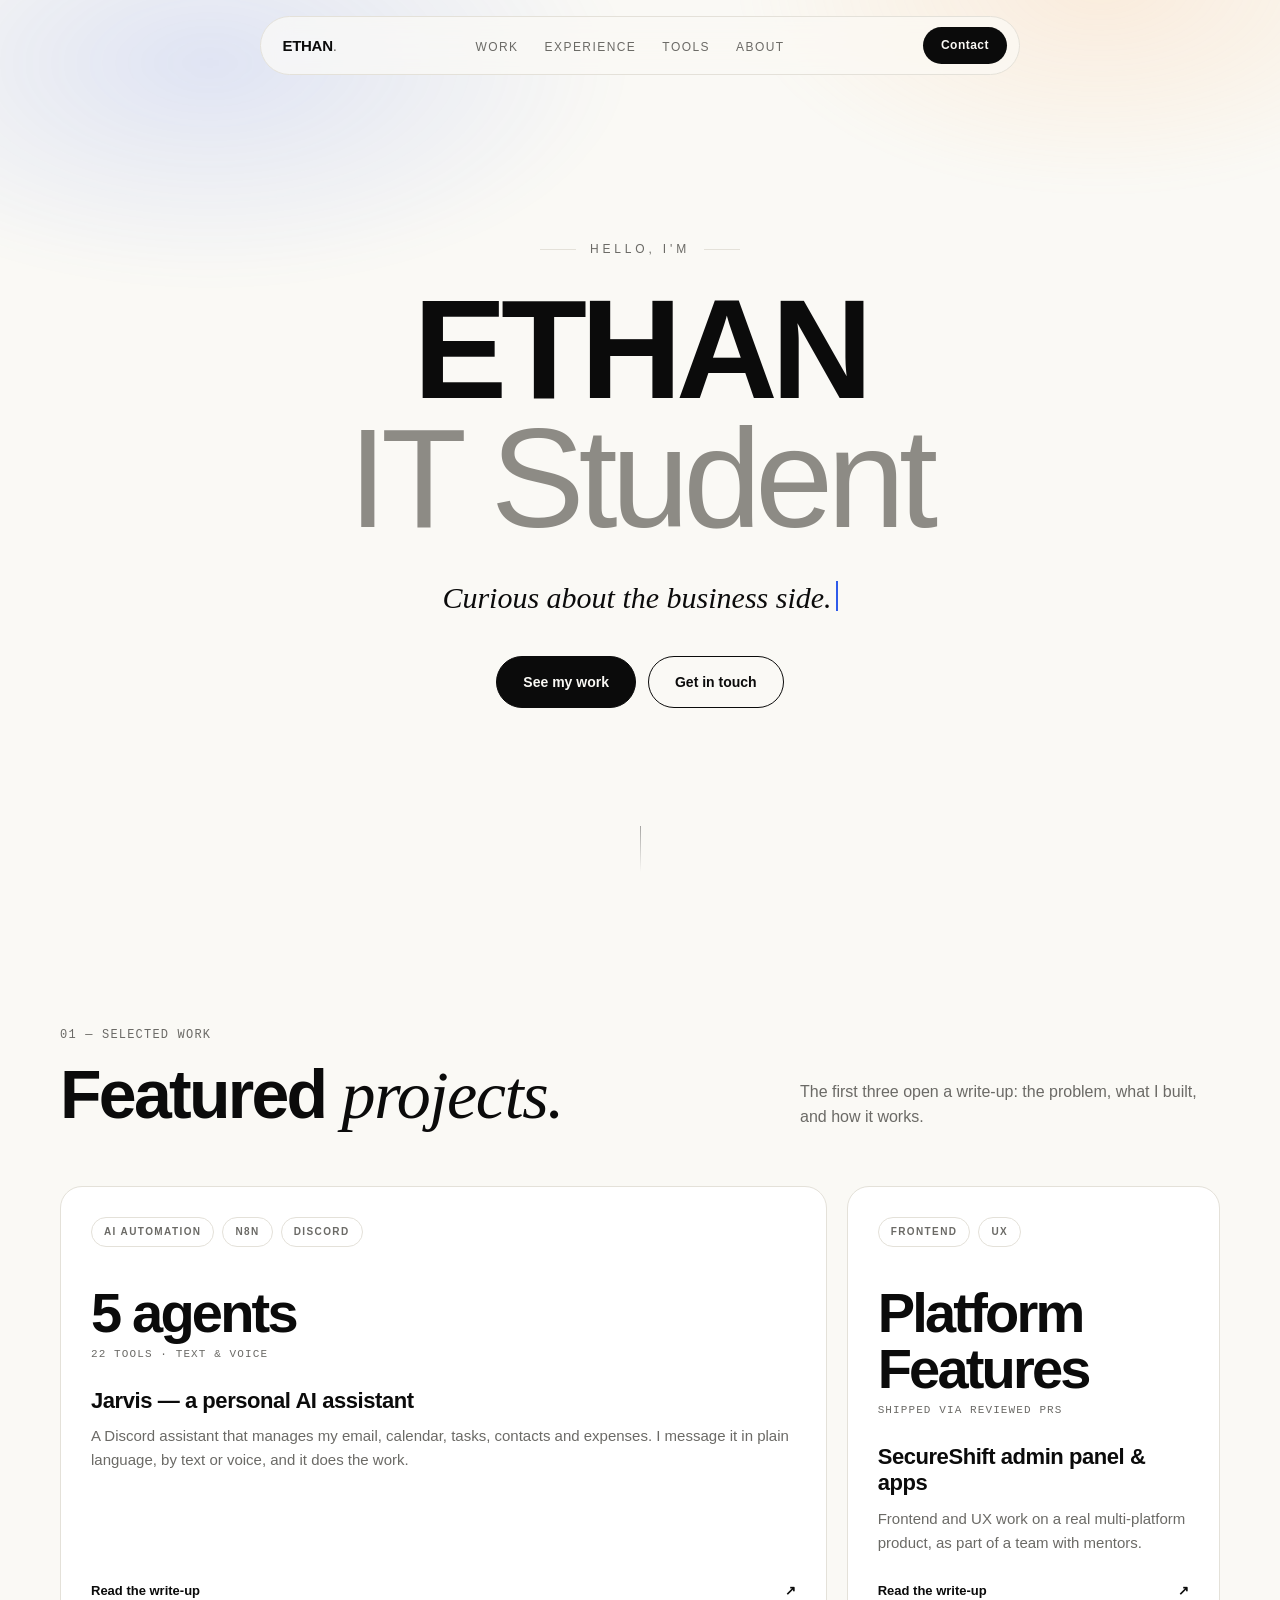
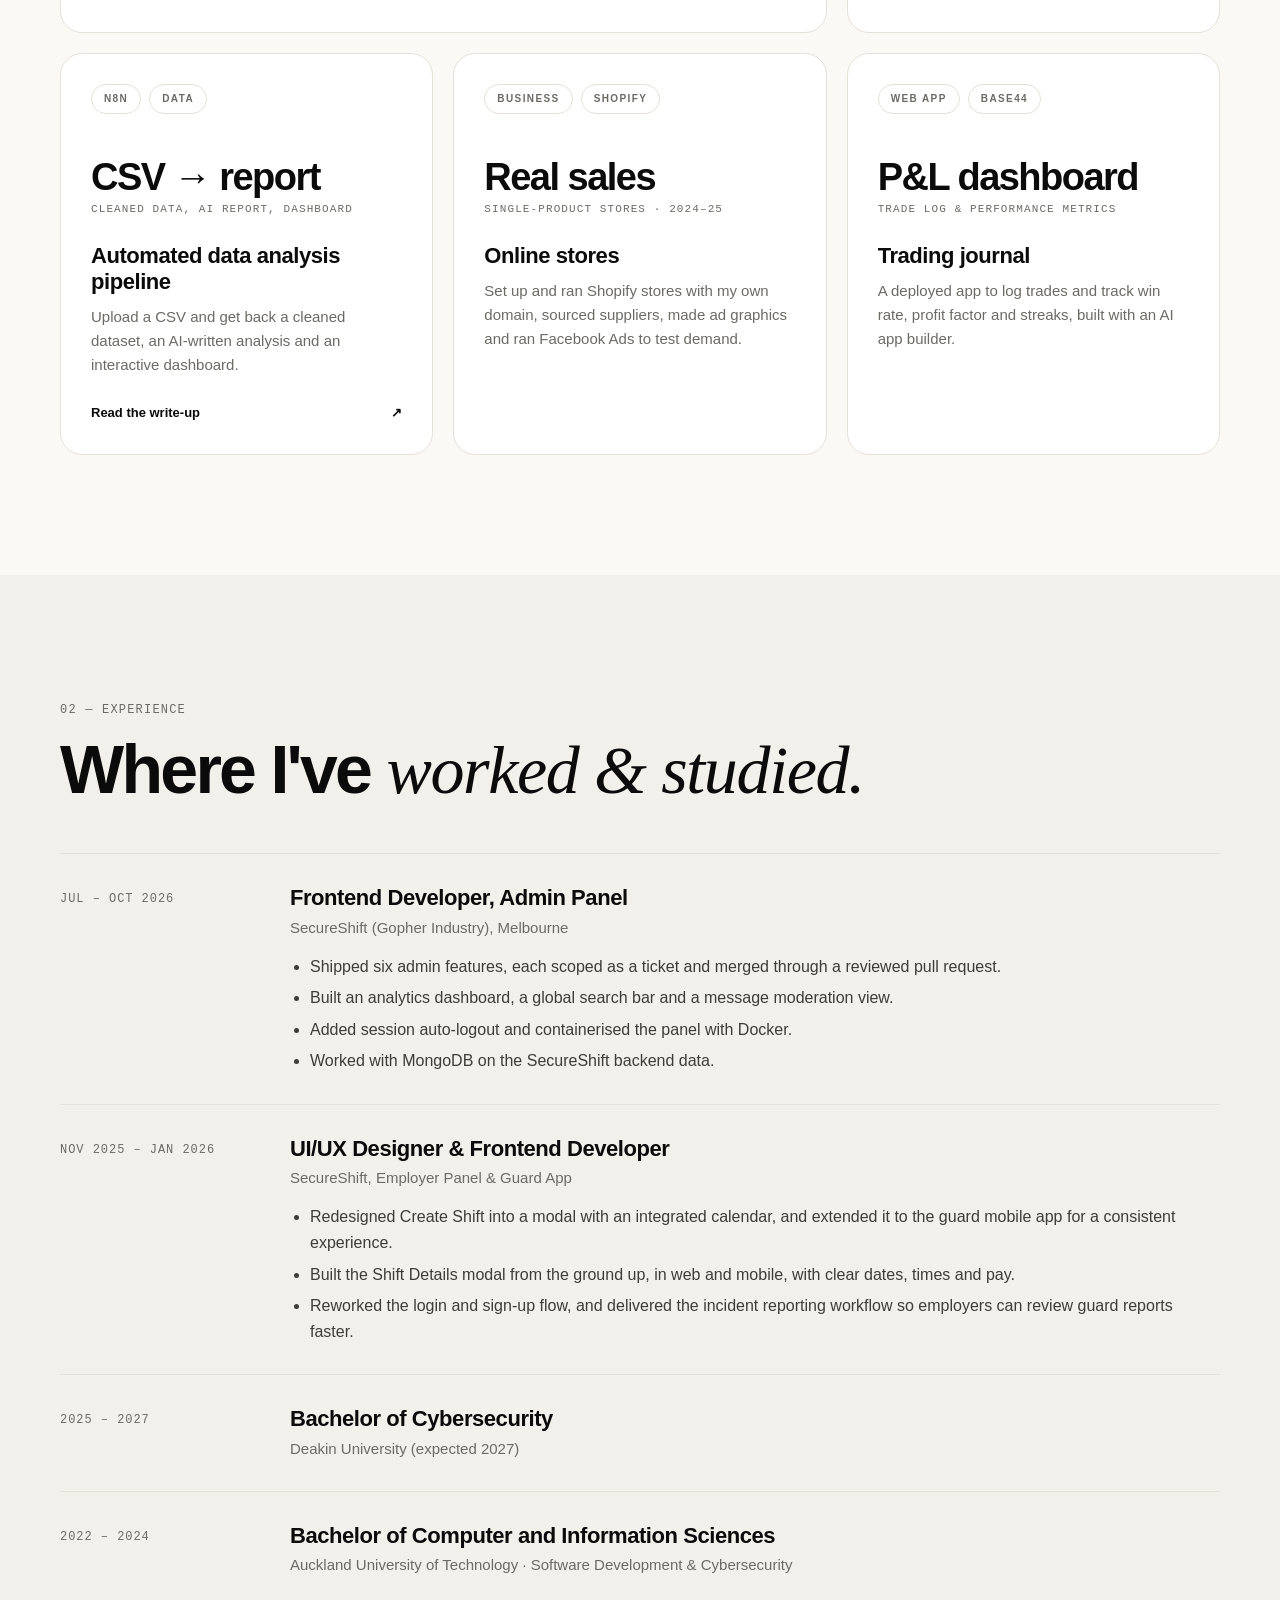
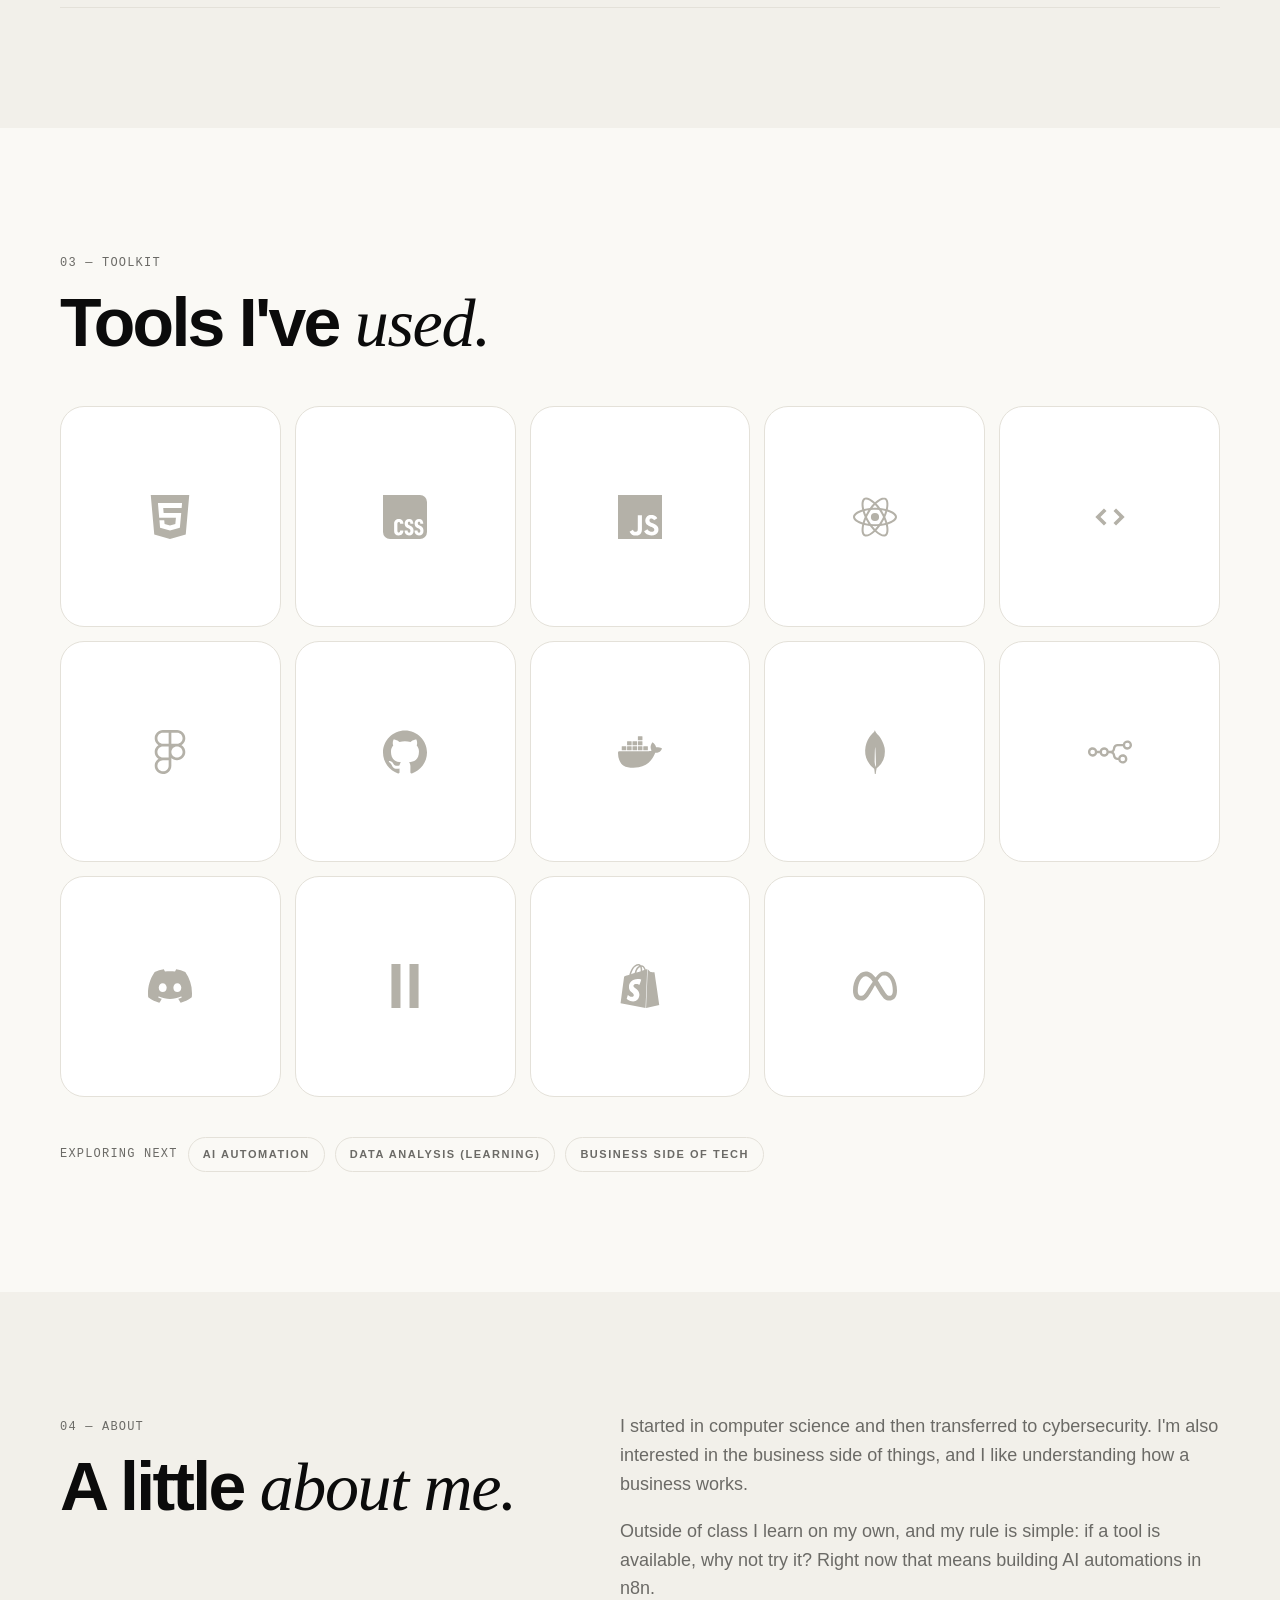
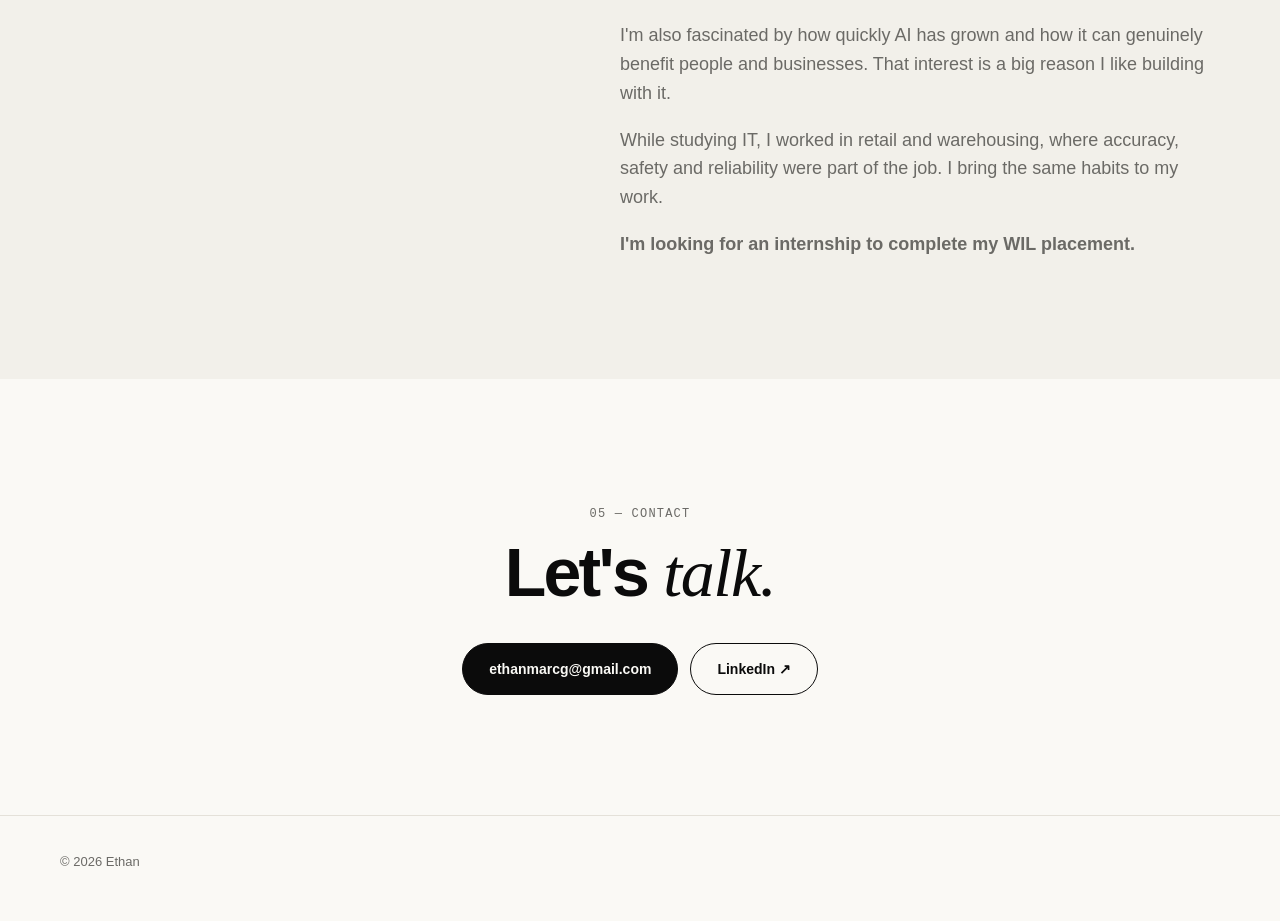
==== commit b397759c: "Update index.html" ====
--- a/index.html
+++ b/index.html
@@ -55,7 +55,7 @@
 
       <a class="card reveal d1" href="projects/secureshift.html">
         <div class="tags"><span class="tag">Frontend</span><span class="tag">UX</span></div>
-        <div class="metric">6 features<small>Shipped via reviewed PRs</small></div>
+        <div class="metric">Platform Features<small>Shipped via reviewed PRs</small></div>
         <h3>SecureShift admin panel &amp; apps</h3>
         <p>Frontend and UX work on a real multi-platform product, as part of a team with mentors.</p>
         <div class="more">Read the write-up <span>↗</span></div>
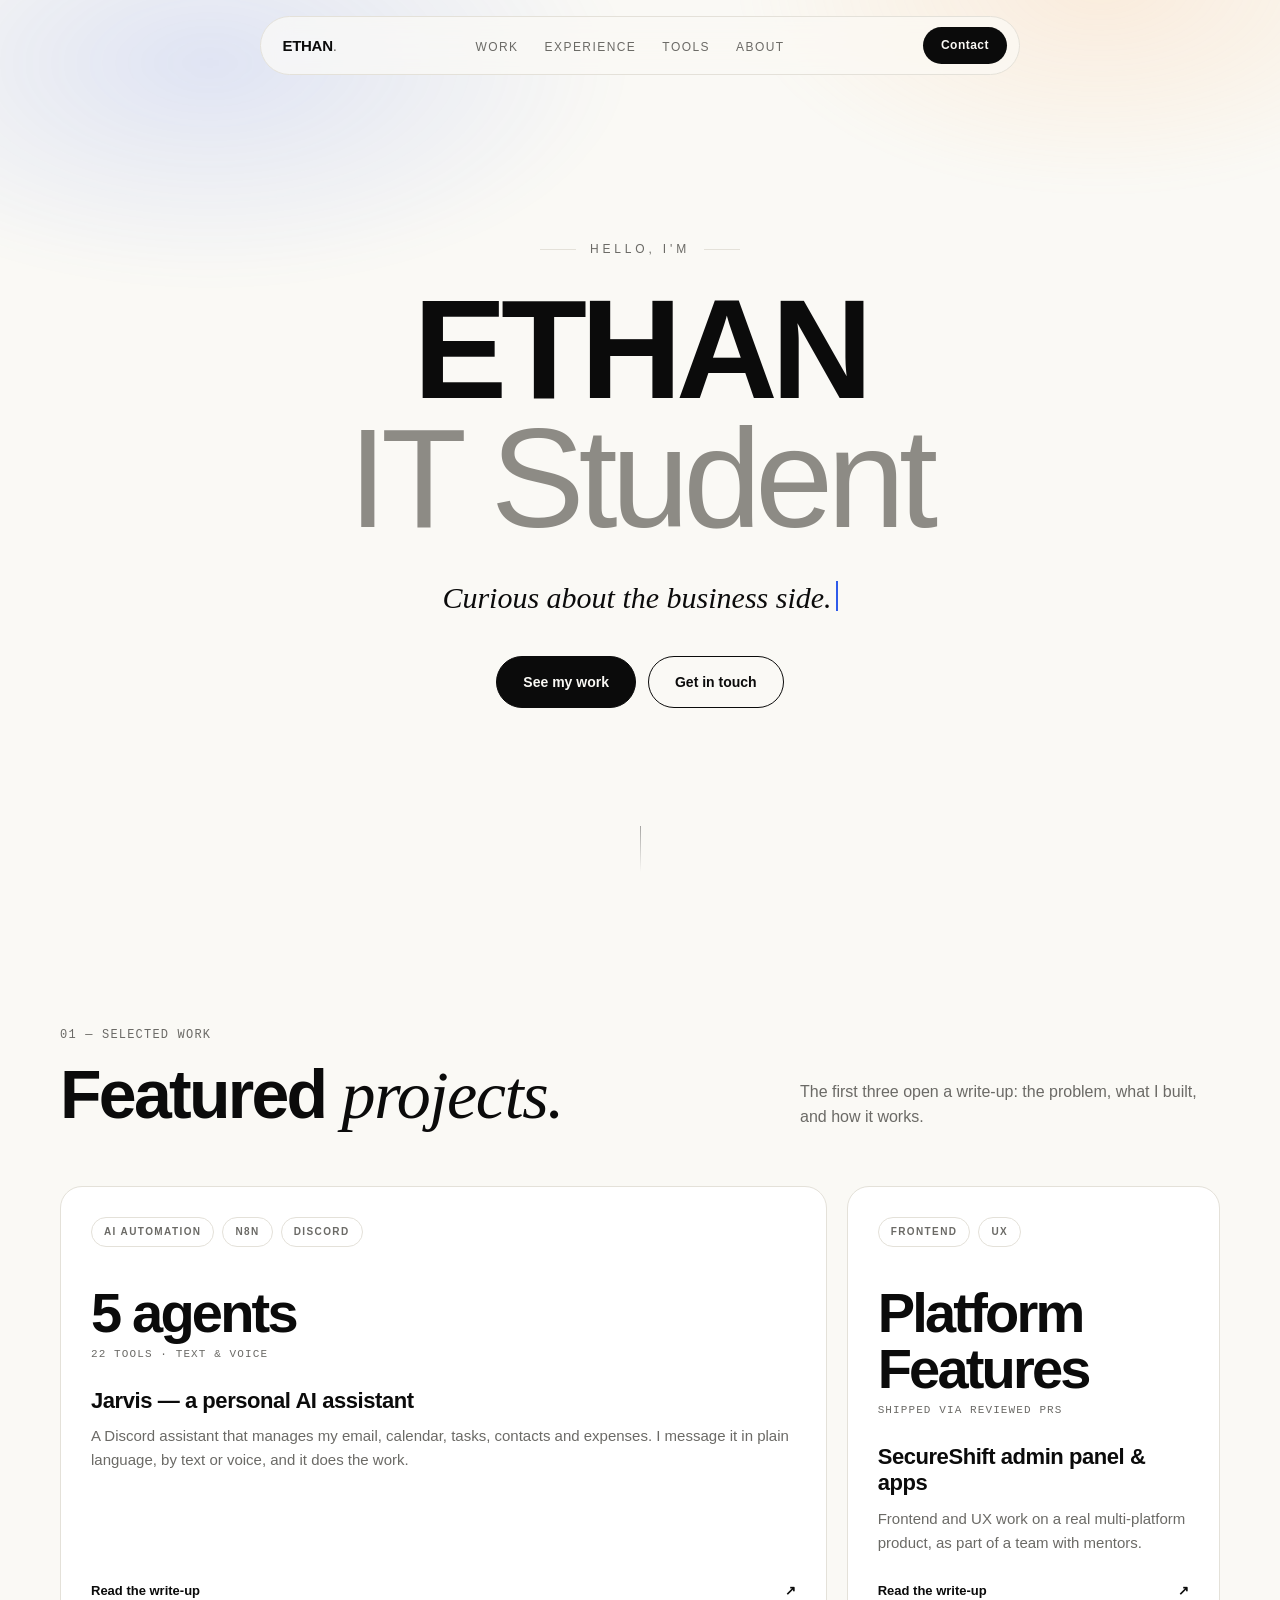
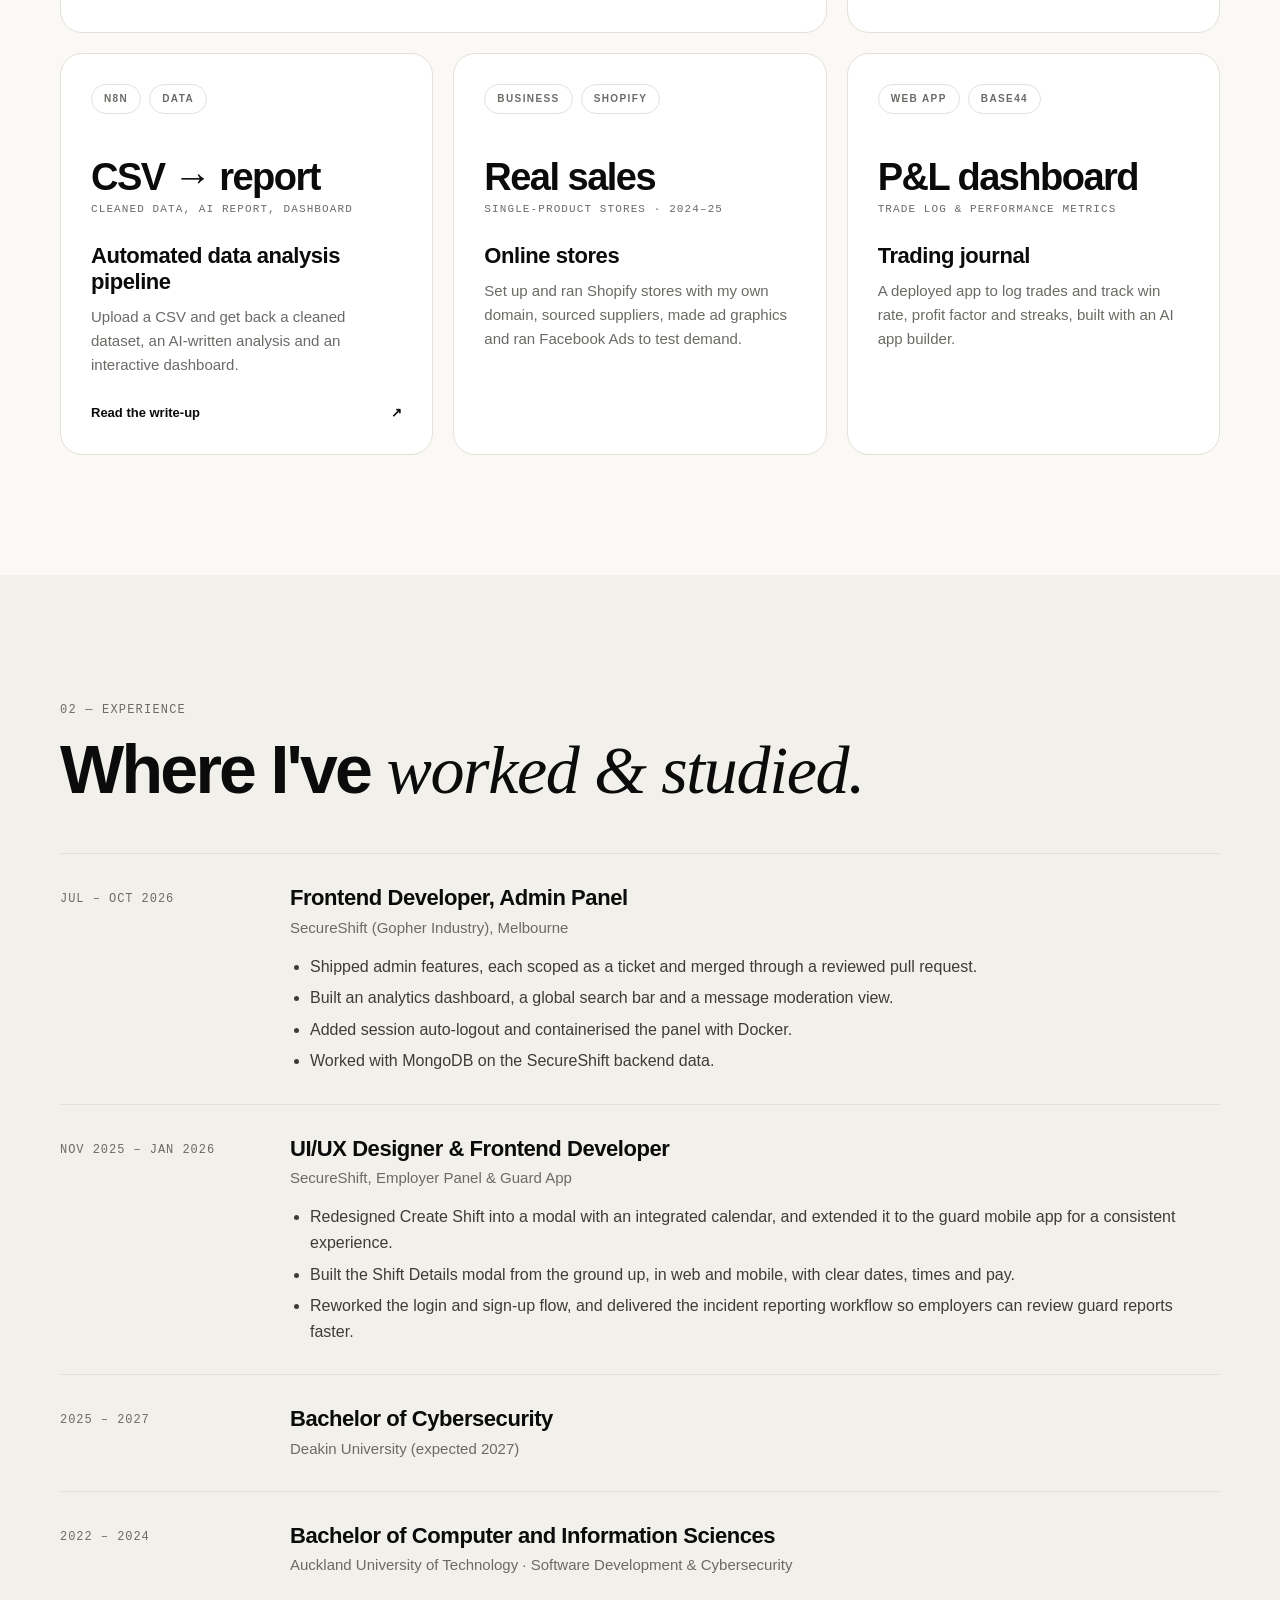
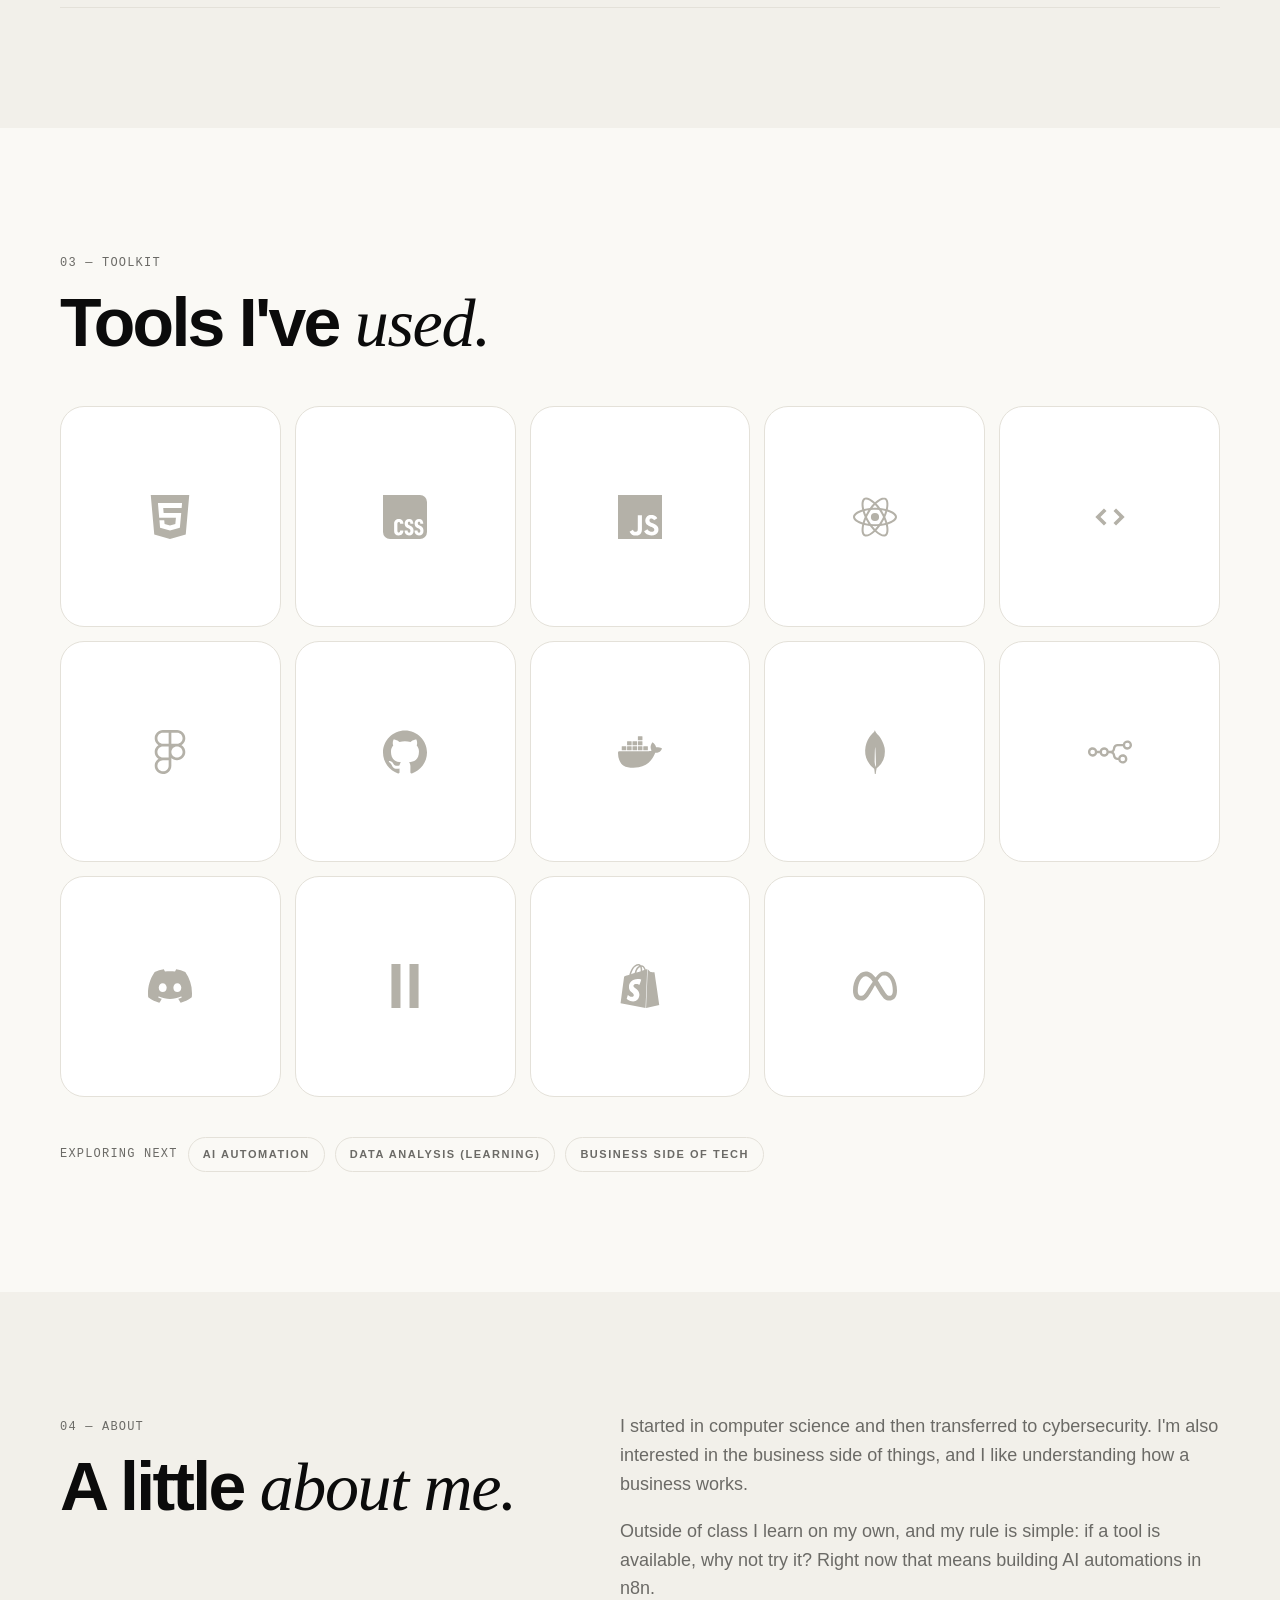
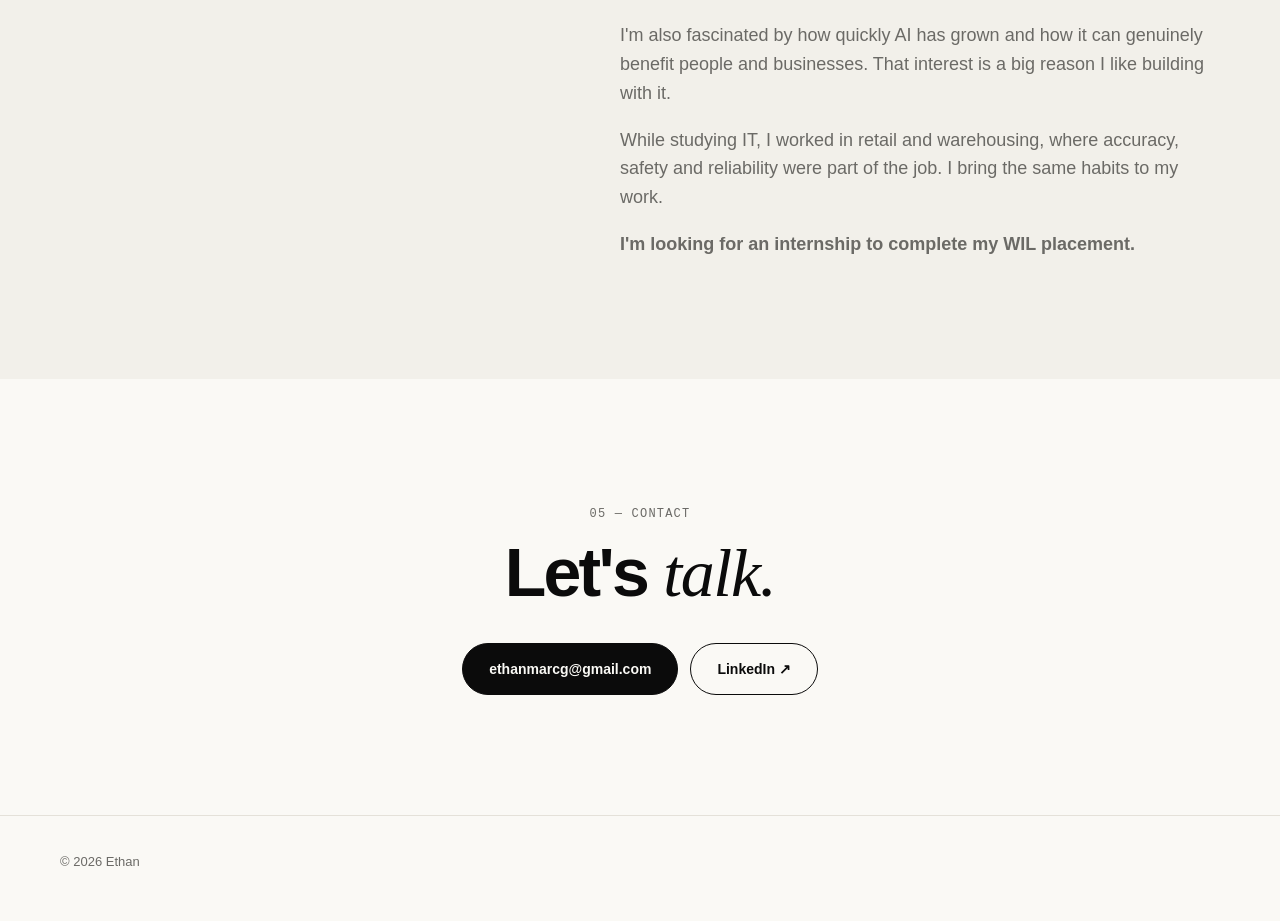
==== commit 142e0e4f: "Update index.html" ====
--- a/index.html
+++ b/index.html
@@ -99,7 +99,7 @@
           <h3>Frontend Developer, Admin Panel</h3>
           <div class="where">SecureShift (Gopher Industry), Melbourne</div>
           <ul>
-            <li>Shipped six admin features, each scoped as a ticket and merged through a reviewed pull request.</li>
+            <li>Shipped admin features, each scoped as a ticket and merged through a reviewed pull request.</li>
             <li>Built an analytics dashboard, a global search bar and a message moderation view.</li>
             <li>Added session auto-logout and containerised the panel with Docker.</li>
             <li>Worked with MongoDB on the SecureShift backend data.</li>
